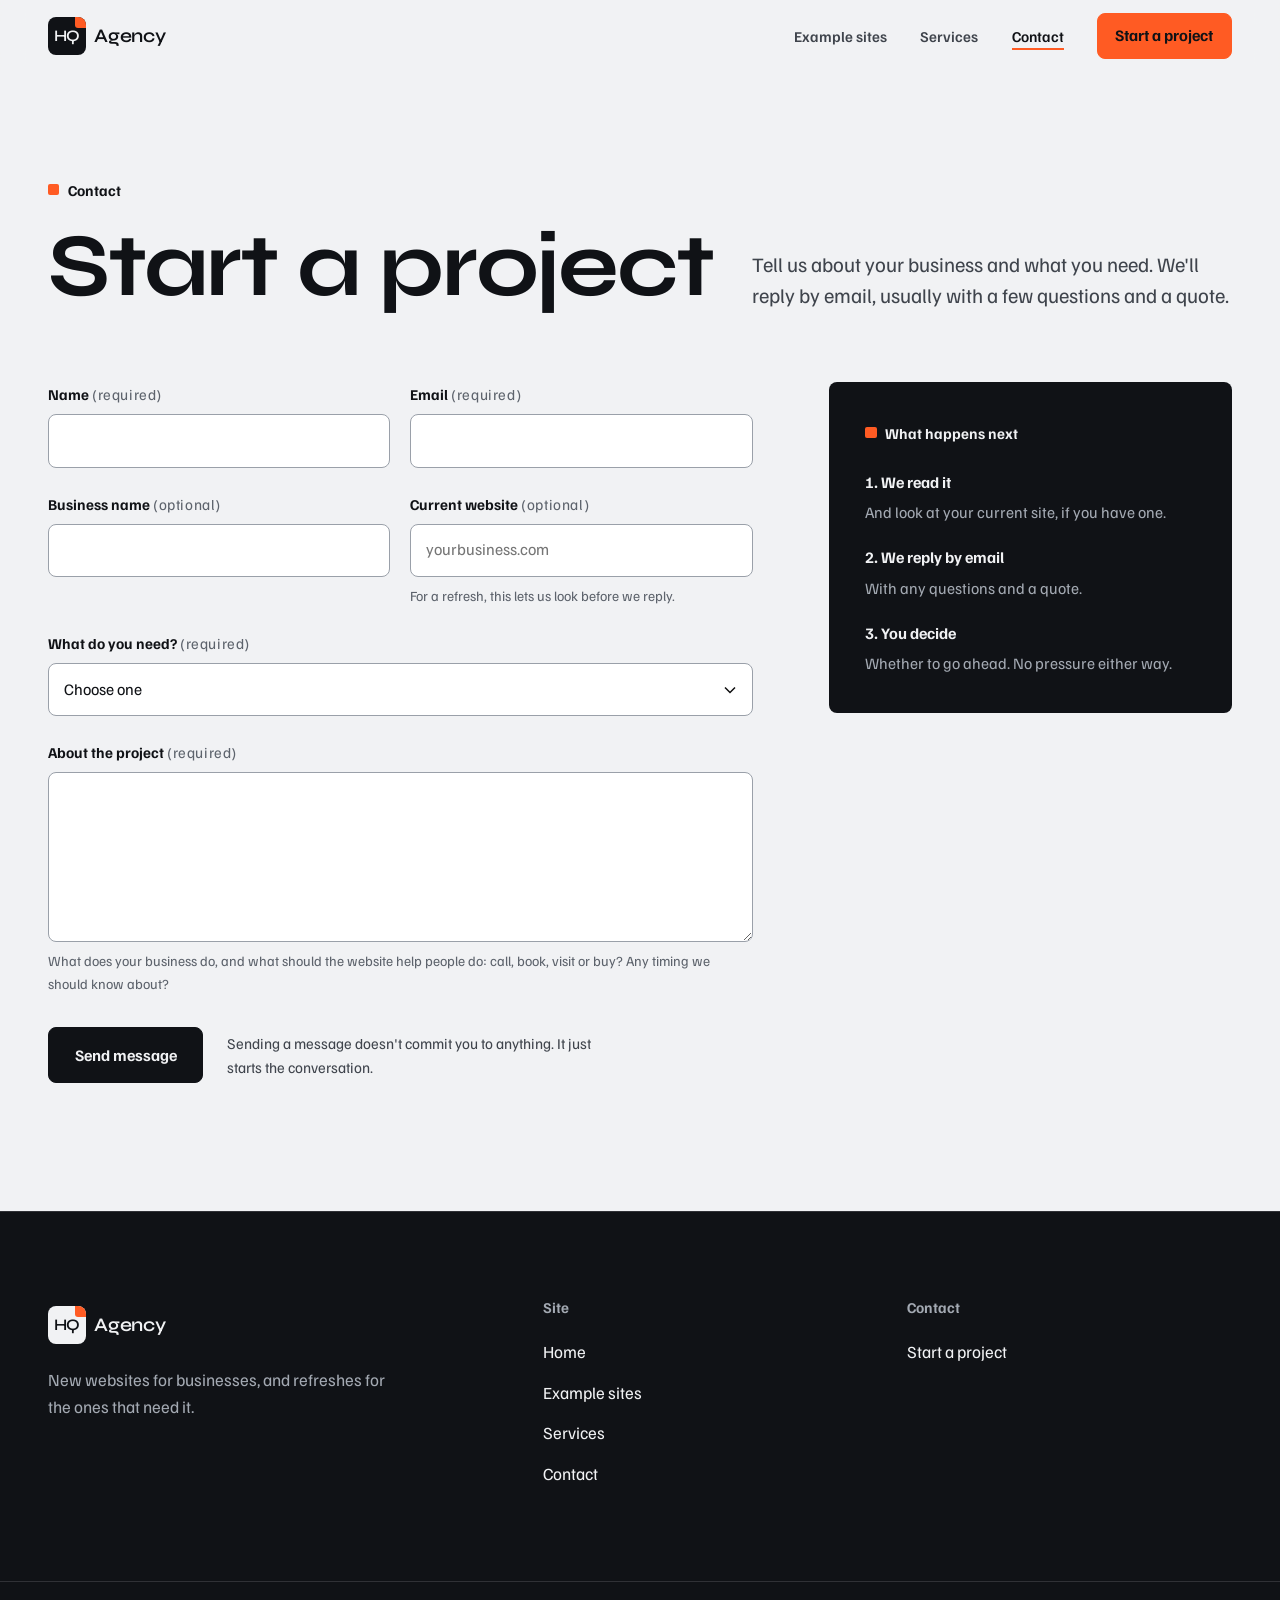
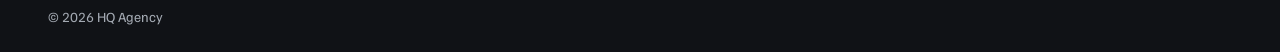
==== contact.html @ 58abe878 "Send the contact form through Netlify Forms Co-Authored-By: Claude Opus 5.5 <noreply@anthropic.com>" ====
<!doctype html>
<html lang="en">
<head>
  <meta charset="utf-8" />
  <meta name="viewport" content="width=device-width, initial-scale=1" />
  <title>HQ Agency | Contact: start a project</title>
  <meta name="description" content="Tell HQ Agency about your business and the website you need. We reply by email with questions and a quote." />
  <meta name="theme-color" content="#f1f2f4" />
  <link rel="icon" href="favicon.svg" type="image/svg+xml" />
  <meta property="og:site_name" content="HQ Agency" />
  <meta property="og:type" content="website" />
  <meta property="og:title" content="HQ Agency | Contact: start a project" />
  <meta property="og:description" content="Tell HQ Agency about your business and the website you need. We reply by email with questions and a quote." />
  <meta name="twitter:card" content="summary_large_image" />
  <link rel="preconnect" href="https://fonts.googleapis.com" />
  <link rel="preconnect" href="https://fonts.gstatic.com" crossorigin />
  <link rel="stylesheet" href="https://fonts.googleapis.com/css2?family=Familjen+Grotesk:wght@400;500;600;700&family=Syne:wght@600;700;800&display=swap" />
  <link rel="stylesheet" href="css/styles.css" />
  <script>document.documentElement.classList.add("js");</script>
  <script src="js/config.js" defer></script>
  <script src="js/components.js" defer></script>
  <script src="js/main.js" defer></script>
</head>
<body>
  <site-header current="contact"></site-header>

  <main id="main">
    <header class="container page-intro">
      <p class="eyebrow">Contact</p>
      <div class="page-intro__row">
        <h1 class="display">Start a project</h1>
        <p class="lede">Tell us about your business and what you need. We'll reply by email, usually with a few questions and a quote.</p>
      </div>
    </header>

    <!-- CONTACT GRID (pattern 14). Set SITE.form.endpoint in js/config.js to deliver messages. -->
    <section class="container contact-grid" aria-label="Project form and what happens next" style="padding-bottom:var(--section)">
      <div>
        <form class="form" name="contact" method="POST" action="/contact.html" data-netlify="true" netlify-honeypot="_gotcha" data-contact-form novalidate>
          <input type="hidden" name="form-name" value="contact" />
          <p class="notice notice--setup" data-setup-notice tabindex="-1" hidden>
            <strong>Owner note (only shown on your computer)</strong>
            This form isn't connected yet, so messages are not sent. Set <code>form.endpoint</code> in <code>js/config.js</code> (see README).
          </p>
          <div class="field">
            <label for="name">Name <span class="req">(required)</span></label>
            <input class="input" id="name" name="name" type="text" autocomplete="name" required aria-describedby="name-error" />
            <p class="field__error" id="name-error"></p>
          </div>
          <div class="field">
            <label for="email">Email <span class="req">(required)</span></label>
            <input class="input" id="email" name="email" type="email" autocomplete="email" required aria-describedby="email-error" />
            <p class="field__error" id="email-error"></p>
          </div>
          <div class="field">
            <label for="business">Business name <span class="req">(optional)</span></label>
            <input class="input" id="business" name="business" type="text" autocomplete="organization" />
          </div>
          <div class="field">
            <label for="website">Current website <span class="req">(optional)</span></label>
            <input class="input" id="website" name="website" type="text" inputmode="url" autocomplete="url" placeholder="yourbusiness.com" aria-describedby="website-hint" />
            <p class="hint" id="website-hint">For a refresh, this lets us look before we reply.</p>
          </div>
          <div class="field field--full">
            <label for="service">What do you need? <span class="req">(required)</span></label>
            <select class="input" id="service" name="service" required aria-describedby="service-error">
              <option value="">Choose one</option>
            </select>
            <p class="field__error" id="service-error"></p>
          </div>
          <div class="field field--full">
            <label for="details">About the project <span class="req">(required)</span></label>
            <textarea class="input" id="details" name="details" required aria-describedby="details-hint details-error"></textarea>
            <p class="hint" id="details-hint">What does your business do, and what should the website help people do: call, book, visit or buy? Any timing we should know about?</p>
            <p class="field__error" id="details-error"></p>
          </div>
          <div class="hp-field" aria-hidden="true">
            <label for="gotcha">Leave this field empty</label>
            <input id="gotcha" name="_gotcha" type="text" tabindex="-1" autocomplete="off" />
          </div>
          <p class="notice notice--error field--full" data-send-error tabindex="-1" role="alert" hidden></p>
          <div class="form__foot">
            <button class="btn btn--dark" type="submit">Send message</button>
            <p class="form__note">Sending a message doesn't commit you to anything. It just starts the conversation.</p>
          </div>
        </form>
        <div class="form-result" data-form-result tabindex="-1" aria-live="polite" hidden></div>
      </div>

      <aside class="dark contact-card" aria-labelledby="next-title">
        <p class="eyebrow" id="next-title">What happens next</p>
        <dl>
          <div><dt>1. We read it</dt><dd>And look at your current site, if you have one.</dd></div>
          <div><dt>2. We reply by email</dt><dd>With any questions and a quote.</dd></div>
          <div><dt>3. You decide</dt><dd>Whether to go ahead. No pressure either way.</dd></div>
          <div data-link-wrap><dt>Prefer email?</dt><dd><a data-link="email" href="#">Email</a></dd></div>
        </dl>
      </aside>
    </section>
  </main>

  <site-footer></site-footer>
</body>
</html>
---- css/styles.css ----
/* =========================================================================
   BRAND SITE STARTER: STYLES  (house style from Pyn Visuals)
   RE-SKIN A BRAND BY EDITING THE :root TOKENS ONLY.
   Palette: ink + paper + neutral grays. One optional accent.
   Re-check the contrast notes whenever a color changes.
   ========================================================================= */

:root {
  /* HQ Agency tokens (see ../BRIEF.md → Direction). Contrast against the named background. */
  /* Color */
  --ink: #101216;            /* near-black, cool */
  --ink-2: #1a1d22;
  --ink-3: #262a31;
  --paper: #f1f2f4;          /* cool white (not Pyn's warm paper) */
  --paper-2: #e4e6ea;
  --gray-700: #3f444c;       /* body text on paper  (≈ 9.6:1) */
  --gray-500: #5d636c;       /* muted text on paper (≈ 5.6:1) */
  --line: #cfd3d9;
  --on-ink: #f1f2f4;
  --on-ink-muted: #a3a9b2;   /* muted text on ink   (≈ 8:1) */
  --line-ink: rgba(var(--paper-rgb), 0.14);
  --ink-rgb: 16, 18, 22;
  --paper-rgb: 241, 242, 244;
  --surface: #ffffff;
  --accent: #ff5b23;         /* HQ orange: fills only, always with ink text (ink on orange ≈ 6.4:1) */
  --on-accent: var(--ink);
  --error: #b3261e;
  --error-on-ink: #f0a597;

  /* Type */
  --font-display: "Syne", "Helvetica Neue", Arial, sans-serif;
  --font-sans: "Familjen Grotesk", "Helvetica Neue", Arial, system-ui, sans-serif;
  --font-mono: var(--font-sans); /* HQ uses no mono face */

  /* Layout */
  --max: 1320px;
  --gutter: clamp(1rem, 4vw, 3rem);
  --header-h: 72px;
  --section: clamp(4.5rem, 10vw, 8.5rem);
  --radius: 8px;

  /* Motion */
  --ease: cubic-bezier(0.2, 0.7, 0.1, 1);
}

/* ---------- Reset / base ---------- */
*, *::before, *::after { box-sizing: border-box; }
html { -webkit-text-size-adjust: 100%; scroll-padding-top: calc(var(--header-h) + 1rem); }
@media (prefers-reduced-motion: no-preference) { html { scroll-behavior: smooth; } }
body {
  margin: 0;
  background: var(--paper);
  color: var(--ink);
  font-family: var(--font-sans);
  font-size: 1.0625rem;
  line-height: 1.6;
  -webkit-font-smoothing: antialiased;
  text-rendering: optimizeLegibility;
}
img, video, iframe { display: block; max-width: 100%; }
img { height: auto; }
a { color: inherit; }
button, input, select, textarea { font: inherit; color: inherit; }
h1, h2, h3, h4 { margin: 0; font-weight: 700; line-height: 1.05; }
p { margin: 0; }
ul { margin: 0; padding: 0; }
:focus-visible { outline: 2px solid currentColor; outline-offset: 3px; }
.dark :focus-visible, .site-footer :focus-visible { outline-color: var(--on-ink); }

[hidden] { display: none !important; }
.visually-hidden {
  position: absolute !important; width: 1px; height: 1px; padding: 0; margin: -1px;
  overflow: hidden; clip: rect(0 0 0 0); white-space: nowrap; border: 0;
}
.skip-link {
  position: absolute; left: 1rem; top: -100px; z-index: 100;
  background: var(--ink); color: var(--paper); padding: 0.75rem 1rem; text-decoration: none;
}
.skip-link:focus { top: 1rem; }

/* ---------- Layout helpers ---------- */
.container { width: 100%; max-width: var(--max); margin-inline: auto; padding-inline: var(--gutter); }
.section { padding-block: var(--section); }
.dark { background: var(--ink); color: var(--on-ink); }
.tone-2 { background: var(--paper-2); }

.grid-12 { display: grid; grid-template-columns: repeat(12, minmax(0, 1fr)); gap: clamp(1rem, 2.5vw, 2rem); }

/* ---------- Type ---------- */
.eyebrow {
  display: inline-flex; align-items: center; gap: 0.6rem;
  font-family: var(--font-mono); font-size: 0.75rem; font-weight: 500;
  letter-spacing: 0.14em; text-transform: uppercase; color: var(--gray-500);
}
.dark .eyebrow { color: var(--on-ink-muted); }
.eyebrow::before { content: ""; width: 1.5rem; height: 1px; background: currentColor; }

.display {
  font-weight: 800; font-stretch: 118%; text-transform: uppercase;
  letter-spacing: -0.015em; line-height: 0.9;
}
.h1 { font-size: clamp(2.6rem, 7.2vw, 6.75rem); }
.h2 { font-size: clamp(2rem, 4.6vw, 4rem); }
.h3 { font-size: clamp(1.35rem, 2.2vw, 1.75rem); font-weight: 700; font-stretch: 108%; letter-spacing: -0.01em; line-height: 1.15; }
.lede { font-size: clamp(1.15rem, 1.6vw, 1.35rem); line-height: 1.5; color: var(--gray-700); max-width: 40ch; }
.dark .lede { color: var(--on-ink-muted); }
.statement {
  font-size: clamp(1.45rem, 2.7vw, 2.35rem); font-weight: 500; line-height: 1.28;
  letter-spacing: -0.012em; max-width: 30ch;
}
.statement .muted { color: var(--gray-500); }
.muted { color: var(--gray-500); }
.dark .muted { color: var(--on-ink-muted); }
.mono { font-family: var(--font-mono); font-size: 0.8125rem; letter-spacing: 0.04em; }
.prose p + p { margin-top: 1.1em; }
.prose { color: var(--gray-700); max-width: 62ch; }

/* ---------- Buttons & links ---------- */
.btn {
  --btn-bg: var(--accent); --btn-fg: var(--on-accent);
  display: inline-flex; align-items: center; justify-content: center; gap: 0.6rem;
  min-height: 52px; padding: 0.9rem 1.6rem;
  background: var(--btn-bg); color: var(--btn-fg); border: 1px solid var(--btn-bg);
  border-radius: var(--radius); cursor: pointer; text-decoration: none;
  font-weight: 600; font-size: 0.9375rem; letter-spacing: 0.06em; text-transform: uppercase;
  transition: background-color 0.25s var(--ease), color 0.25s var(--ease), border-color 0.25s var(--ease);
}
.btn:hover { --btn-bg: color-mix(in srgb, var(--accent) 82%, var(--paper)); }
.btn--light { --btn-bg: var(--paper); --btn-fg: var(--ink); }
.btn--light:hover { --btn-bg: #ffffff; }
.btn--ghost { background: transparent; color: var(--ink); border-color: var(--line); }
.btn--ghost:hover { border-color: var(--ink); background: transparent; }
.dark .btn--ghost { color: var(--on-ink); border-color: var(--line-ink); }
.dark .btn--ghost:hover { border-color: var(--on-ink); }
.btn--sm { min-height: 42px; padding: 0.55rem 1.1rem; font-size: 0.8125rem; }
.btn[disabled] { opacity: 0.6; cursor: progress; }

.link-arrow {
  display: inline-flex; align-items: center; gap: 0.55rem;
  font-weight: 600; font-size: 0.9375rem; letter-spacing: 0.06em; text-transform: uppercase;
  text-decoration: none; padding-block: 0.6rem;
  background: linear-gradient(currentColor, currentColor) left bottom / 100% 1px no-repeat;
  padding-bottom: 0.35rem;
}
.link-arrow .arrow { transition: transform 0.3s var(--ease); }
.link-arrow:hover .arrow { transform: translateX(4px); }

/* ---------- Header ---------- */
/* The custom element is the sticky box (reserves height before JS renders) */
site-header { display: block; position: sticky; top: 0; z-index: 50; min-height: var(--header-h); }
site-footer { display: block; }
.site-header {
  background: color-mix(in srgb, var(--paper) 92%, transparent);
  -webkit-backdrop-filter: saturate(140%) blur(12px); backdrop-filter: saturate(140%) blur(12px);
  border-bottom: 1px solid transparent;
  transition: border-color 0.3s;
}
.site-header.is-scrolled { border-bottom-color: var(--line); }
.site-header__bar { display: flex; align-items: center; justify-content: space-between; height: var(--header-h); gap: 1.5rem; }
.brand { display: inline-flex; align-items: center; text-decoration: none; color: var(--ink); }
.brand__word {
  font-weight: 800; font-stretch: 125%; font-size: 1.05rem; letter-spacing: 0.06em; text-transform: uppercase;
  white-space: nowrap;
}
.brand__word span { font-weight: 400; }
.brand { gap: 0.75rem; }
.brand img { width: auto; }
.brand__divider { width: 1px; height: 22px; background: var(--line); }

.nav { display: flex; align-items: center; gap: clamp(1.25rem, 2.6vw, 2.25rem); }
.nav__list { display: flex; gap: clamp(1.25rem, 2.6vw, 2.25rem); list-style: none; }
.nav__link {
  position: relative; text-decoration: none; font-size: 0.875rem; font-weight: 500;
  letter-spacing: 0.08em; text-transform: uppercase; padding-block: 0.5rem; color: var(--gray-700);
}
.nav__link:hover, .nav__link[aria-current="page"] { color: var(--ink); }
.nav__link::after {
  content: ""; position: absolute; left: 0; right: 0; bottom: 0.2rem; height: 1px; background: currentColor;
  transform: scaleX(0); transform-origin: left; transition: transform 0.35s var(--ease);
}
.nav__link:hover::after, .nav__link[aria-current="page"]::after { transform: scaleX(1); }

.menu-toggle {
  display: none; align-items: center; gap: 0.6rem; background: none; border: 0; padding: 0.6rem 0;
  font-size: 0.8125rem; font-weight: 600; letter-spacing: 0.1em; text-transform: uppercase; cursor: pointer;
}
.menu-toggle__icon { position: relative; width: 22px; height: 10px; }
.menu-toggle__icon::before, .menu-toggle__icon::after {
  content: ""; position: absolute; left: 0; width: 100%; height: 1.5px; background: currentColor;
  transition: transform 0.3s var(--ease), top 0.3s var(--ease);
}
.menu-toggle__icon::before { top: 0; }
.menu-toggle__icon::after { top: 8px; }
.menu-toggle[aria-expanded="true"] .menu-toggle__icon::before { top: 4px; transform: rotate(45deg); }
.menu-toggle[aria-expanded="true"] .menu-toggle__icon::after { top: 4px; transform: rotate(-45deg); }

.mobile-menu {
  position: fixed; inset: var(--header-h) 0 0 0; z-index: 49; background: var(--paper);
  padding: 2rem var(--gutter) 2.5rem; display: flex; flex-direction: column; justify-content: space-between;
  overflow-y: auto;
}
.mobile-menu[hidden] { display: none; }
.mobile-menu__list { list-style: none; border-top: 1px solid var(--line); }
.mobile-menu__list li { border-bottom: 1px solid var(--line); }
.mobile-menu__list a {
  display: flex; justify-content: space-between; align-items: center; padding: 1.1rem 0; text-decoration: none;
  font-weight: 800; font-stretch: 115%; text-transform: uppercase; font-size: clamp(1.75rem, 8vw, 2.5rem); letter-spacing: -0.01em;
}
.mobile-menu__list a[aria-current="page"]::after { content: ""; width: 10px; height: 10px; background: var(--ink); border-radius: 50%; }
.mobile-menu__foot { display: grid; gap: 1rem; margin-top: 2rem; }
.mobile-menu__contact { display: flex; flex-wrap: wrap; gap: 0.5rem 1.5rem; }

@media (max-width: 860px) {
  .nav { display: none; }
  .menu-toggle { display: inline-flex; }
}
body.menu-open { overflow: hidden; }
@media (max-width: 420px) {
  .menu-toggle__label { position: absolute; width: 1px; height: 1px; overflow: hidden; clip: rect(0 0 0 0); white-space: nowrap; }
  .menu-toggle { padding: 0.9rem 0 0.9rem 0.9rem; }
  .brand__word { font-size: 0.95rem; }
}

/* ---------- Hero ---------- */
.hero {
  position: relative; isolation: isolate; overflow: hidden;
  min-height: clamp(560px, calc(100svh - var(--header-h)), 980px);
  display: flex; align-items: flex-end;
  background: var(--ink); color: var(--on-ink);
}
.hero__media, .hero__media img, .hero__media video {
  position: absolute; inset: 0; width: 100%; height: 100%; object-fit: cover; z-index: -2;
}
.hero__media::after {
  content: ""; position: absolute; inset: 0; z-index: 1;
  background:
    linear-gradient(to top, rgba(var(--ink-rgb),0.92) 0%, rgba(var(--ink-rgb),0.55) 45%, rgba(var(--ink-rgb),0.35) 100%),
    linear-gradient(to right, rgba(var(--ink-rgb),0.55), rgba(var(--ink-rgb),0) 65%);
}
.hero__grain {
  position: absolute; inset: 0; z-index: -1; pointer-events: none; opacity: 0.07; mix-blend-mode: overlay;
  background-image: url("data:image/svg+xml,%3Csvg xmlns='http://www.w3.org/2000/svg' width='160' height='160'%3E%3Cfilter id='n'%3E%3CfeTurbulence type='fractalNoise' baseFrequency='0.9' numOctaves='2' stitchTiles='stitch'/%3E%3C/filter%3E%3Crect width='100%25' height='100%25' filter='url(%23n)'/%3E%3C/svg%3E");
}
.hero__content { position: relative; padding-block: clamp(3rem, 8vw, 6rem); width: 100%; }
.hero__title { max-width: 13ch; margin-top: 1.25rem; }
.hero__text { margin-top: 1.5rem; max-width: 46ch; color: rgba(var(--paper-rgb), 0.82); font-size: clamp(1.05rem, 1.4vw, 1.2rem); }
.hero__actions { display: flex; flex-wrap: wrap; align-items: center; gap: 1rem 2rem; margin-top: 2.25rem; }
.hero__meta {
  position: absolute; right: var(--gutter); top: clamp(1.25rem, 3vw, 2rem);
  display: flex; gap: 1.5rem; color: rgba(var(--paper-rgb), 0.7); text-align: right;
}
.hero__tag {
  position: absolute; left: var(--gutter); top: clamp(1.25rem, 3vw, 2rem);
}
@media (max-width: 600px) { .hero__meta { display: none; } }
/* Wide screens: slide the photo right (feathering its left edge into black) so
   the subject sits beside the headline instead of under it.
   Remove this block if a new hero photo has its subject on the left. */
@media (min-width: 900px) {
  .hero__media img {
    left: 26%;
    -webkit-mask-image: linear-gradient(to right, transparent 0, #000 16%);
    mask-image: linear-gradient(to right, transparent 0, #000 16%);
  }
}

@media (prefers-reduced-motion: no-preference) {
  .hero__media img { animation: hero-settle 14s var(--ease) both; }
  @keyframes hero-settle { from { transform: scale(1.07); } to { transform: scale(1); } }
}

/* ---------- Tags / badges ---------- */
.tag {
  display: inline-flex; align-items: center; gap: 0.4rem;
  font-family: var(--font-mono); font-size: 0.6875rem; font-weight: 500; letter-spacing: 0.12em; text-transform: uppercase;
  padding: 0.3rem 0.55rem; border: 1px solid rgba(var(--paper-rgb), 0.4); color: var(--on-ink);
  background: rgba(var(--ink-rgb), 0.55); border-radius: var(--radius);
  -webkit-backdrop-filter: blur(6px); backdrop-filter: blur(6px);
}

/* ---------- Page intro (inner pages) ---------- */
.page-intro { padding-top: clamp(3.5rem, 8vw, 7rem); padding-bottom: clamp(2.5rem, 6vw, 4.5rem); }
.page-intro .display { margin-top: 1.25rem; font-size: clamp(2.6rem, 7vw, 6rem); }
.page-intro .lede { margin-top: 1.5rem; }
.page-intro__row { display: flex; flex-wrap: wrap; align-items: flex-end; justify-content: space-between; gap: 2rem; }

/* ---------- Home intro ---------- */
.intro__label { grid-column: 1 / span 3; }
.intro__body { grid-column: 4 / span 9; }
.facts {
  display: grid; grid-template-columns: repeat(4, minmax(0, 1fr)); gap: 1.5rem;
  margin: clamp(2.5rem, 5vw, 4rem) 0 0; padding-top: 1.75rem; border-top: 1px solid var(--line);
}
.facts dt { font-family: var(--font-mono); font-size: 0.75rem; letter-spacing: 0.12em; text-transform: uppercase; color: var(--gray-500); }
.facts dd { margin: 0.4rem 0 0; font-weight: 600; font-size: 1.0625rem; }
@media (max-width: 900px) {
  .intro__label, .intro__body { grid-column: 1 / -1; }
  .facts { grid-template-columns: repeat(2, minmax(0, 1fr)); }
}

/* ---------- Section heading row ---------- */
.section-head { display: flex; flex-wrap: wrap; align-items: flex-end; justify-content: space-between; gap: 1.5rem 3rem; margin-bottom: clamp(2rem, 5vw, 3.5rem); }
.section-head .display { margin-top: 1rem; }

/* ---------- Work cards ---------- */
.work-card {
  display: block; width: 100%; padding: 0; margin: 0; border: 0; background: none; text-align: left; cursor: pointer;
  color: inherit;
}
.work-card__frame { position: relative; overflow: hidden; background: var(--ink-2); }
.work-card__frame img { width: 100%; height: 100%; object-fit: cover; transition: transform 0.9s var(--ease), opacity 0.5s; }
.work-card:hover .work-card__frame img, .work-card:focus-visible .work-card__frame img { transform: scale(1.035); }
.work-card__frame::after {
  content: ""; position: absolute; inset: 0; background: linear-gradient(to top, rgba(var(--ink-rgb),0.35), transparent 40%);
  opacity: 0; transition: opacity 0.4s;
}
.work-card:hover .work-card__frame::after { opacity: 1; }
.work-card__badges { position: absolute; left: 0.85rem; top: 0.85rem; display: flex; gap: 0.4rem; z-index: 1; }
.work-card__play {
  position: absolute; left: 50%; top: 50%; z-index: 1; width: 64px; height: 64px; margin: -32px 0 0 -32px;
  border-radius: 50%; display: grid; place-items: center;
  background: color-mix(in srgb, var(--paper) 92%, transparent); color: var(--ink);
  transition: transform 0.4s var(--ease), background-color 0.3s;
}
.work-card__play svg { width: 20px; height: 20px; margin-left: 3px; }
.work-card:hover .work-card__play { transform: scale(1.08); background: #fff; }
.work-card__caption { display: flex; justify-content: space-between; gap: 1rem; padding-top: 0.9rem; }
.work-card__title { font-weight: 600; font-size: 1rem; line-height: 1.3; }
.work-card__meta { font-family: var(--font-mono); font-size: 0.75rem; letter-spacing: 0.08em; text-transform: uppercase; color: var(--gray-500); white-space: nowrap; padding-top: 0.15rem; }
.dark .work-card__meta { color: var(--on-ink-muted); }

.ratio-landscape { aspect-ratio: 3 / 2; }
.ratio-portrait { aspect-ratio: 4 / 5; }
.ratio-wide { aspect-ratio: 16 / 9; }
.ratio-vertical { aspect-ratio: 9 / 16; }
.ratio-tall { aspect-ratio: 2 / 3; }
.ratio-square { aspect-ratio: 1 / 1; }

/* Home "Selected work": 1 large + 2 stacked, uniform crops */
.featured-grid { display: grid; grid-template-columns: 1.6fr 1fr; gap: clamp(1rem, 2.5vw, 2rem); }
.featured-grid > :first-child { grid-row: span 2; }
.featured-grid > :first-child .work-card__frame { aspect-ratio: auto; height: calc(100% - 3rem); min-height: 320px; }
.featured-grid .work-card__frame { aspect-ratio: 16 / 10; }
.featured-grid > :first-child { display: flex; flex-direction: column; }
@media (max-width: 760px) {
  .featured-grid { grid-template-columns: 1fr; }
  .featured-grid > :first-child { grid-row: auto; }
  .featured-grid > :first-child .work-card__frame { aspect-ratio: 16 / 10; height: auto; min-height: 0; }
}

/* Portfolio gallery: masonry columns, natural aspect ratios */
.filters { display: flex; flex-wrap: wrap; gap: 0.5rem; margin-bottom: clamp(1.75rem, 4vw, 2.75rem); }
.filter {
  min-height: 44px; padding: 0.55rem 1.1rem; border: 1px solid var(--line); background: transparent; cursor: pointer;
  border-radius: 999px; font-size: 0.8125rem; font-weight: 600; letter-spacing: 0.08em; text-transform: uppercase; color: var(--gray-700);
  transition: border-color 0.2s, background-color 0.2s, color 0.2s;
}
.filter:hover { border-color: var(--ink); color: var(--ink); }
.filter[aria-pressed="true"] { background: var(--ink); border-color: var(--ink); color: var(--paper); }
.filter__count { font-family: var(--font-mono); font-weight: 400; opacity: 0.6; margin-left: 0.35rem; }

/* Masonry: js/gallery.js places items left-to-right into the shortest column */
.gallery { display: flex; align-items: flex-start; gap: clamp(1rem, 2.5vw, 2rem); }
.gallery__col { flex: 1 1 0; min-width: 0; }
.gallery__item { margin-bottom: clamp(1.5rem, 3vw, 2.5rem); }
.gallery__item[hidden] { display: none; }
.gallery__empty { padding: 3rem 0; color: var(--gray-500); }
.gallery-note {
  margin-top: 1rem; padding: 1rem 1.25rem; border: 1px dashed var(--line); color: var(--gray-500); font-size: 0.9375rem;
}

/* ---------- Services list (home) ---------- */
.service-rows { list-style: none; border-top: 1px solid var(--line); }
.service-row { border-bottom: 1px solid var(--line); }
.service-row a {
  display: grid; grid-template-columns: 4rem minmax(0, 1.2fr) minmax(0, 1.5fr) 2rem; gap: 1.5rem; align-items: baseline;
  padding: clamp(1.4rem, 3vw, 2.1rem) 0; text-decoration: none; transition: padding 0.4s var(--ease);
}
.service-row a:hover { padding-inline: 0.75rem; }
.service-row__num { font-family: var(--font-mono); font-size: 0.8125rem; color: var(--gray-500); }
.service-row__text { color: var(--gray-700); }
.service-row__arrow { justify-self: end; transition: transform 0.3s var(--ease); }
.service-row a:hover .service-row__arrow { transform: translateX(4px); }
@media (max-width: 760px) {
  .service-row a { grid-template-columns: 2.5rem minmax(0, 1fr) 1.25rem; }
  .service-row__text { grid-column: 2 / 3; grid-row: 2; }
  .service-row__arrow { grid-column: 3; grid-row: 1; }
}

/* ---------- Services page ---------- */
.service-block { padding-block: clamp(3rem, 7vw, 5.5rem); border-top: 1px solid var(--line); }
.service-block__grid { display: grid; grid-template-columns: minmax(0, 1fr) minmax(0, 1fr); gap: clamp(2rem, 5vw, 5rem); align-items: start; }
.service-block:nth-child(even) .service-block__media { order: 2; }
.service-block__media { overflow: hidden; background: var(--ink-2); }
.service-block__media img { width: 100%; aspect-ratio: 4 / 3; object-fit: cover; }
.service-block__num { font-family: var(--font-mono); font-size: 0.8125rem; color: var(--gray-500); letter-spacing: 0.1em; }
.service-block h2 { margin-top: 0.75rem; }
.service-block__summary { margin-top: 1.25rem; font-size: 1.2rem; line-height: 1.45; font-weight: 500; }
.service-block__desc { margin-top: 1rem; color: var(--gray-700); }
.fit-list { list-style: none; margin-top: 1.75rem; border-top: 1px solid var(--line); }
.fit-list li { display: flex; gap: 0.85rem; padding: 0.8rem 0; border-bottom: 1px solid var(--line); color: var(--gray-700); }
.fit-list li::before { content: "—"; color: var(--gray-500); }
.fit-label { margin-top: 2rem; }
.service-block__cta { margin-top: 2rem; }
@media (max-width: 860px) {
  .service-block__grid { grid-template-columns: 1fr; }
  .service-block:nth-child(even) .service-block__media { order: 0; }
}

.steps { list-style: none; display: grid; grid-template-columns: repeat(4, minmax(0, 1fr)); gap: clamp(1.25rem, 3vw, 2.5rem); counter-reset: step; }
.steps li { border-top: 1px solid var(--line-ink); padding-top: 1.25rem; counter-increment: step; }
.steps li::before { content: "0" counter(step); display: block; font-family: var(--font-mono); font-size: 0.8125rem; color: var(--on-ink-muted); margin-bottom: 1.5rem; }
.steps h3 { font-size: 1.2rem; font-stretch: 108%; }
.steps p { margin-top: 0.6rem; color: var(--on-ink-muted); font-size: 0.9875rem; }
@media (max-width: 900px) { .steps { grid-template-columns: repeat(2, minmax(0, 1fr)); } }
@media (max-width: 520px) { .steps { grid-template-columns: 1fr; } }

/* ---------- About ---------- */
.about-grid { display: grid; grid-template-columns: minmax(0, 5fr) minmax(0, 7fr); gap: clamp(2rem, 6vw, 6rem); align-items: start; }
.about-grid__media { position: relative; background: var(--ink-2); }
.about-grid__media img { width: 100%; aspect-ratio: 4 / 5; object-fit: cover; }
.about-grid__media .tag { position: absolute; left: 0.85rem; top: 0.85rem; }
.about-grid__body .statement { margin-bottom: 2rem; }
@media (max-width: 860px) { .about-grid { grid-template-columns: 1fr; } .about-grid__media { max-width: 520px; } }

.pillars { display: grid; grid-template-columns: repeat(3, minmax(0, 1fr)); gap: clamp(1.25rem, 3vw, 2.5rem); }
.pillar { border-top: 1px solid var(--ink); padding-top: 1.25rem; }
.pillar p { margin-top: 0.75rem; color: var(--gray-700); }
@media (max-width: 860px) { .pillars { grid-template-columns: 1fr; } }

.area { display: grid; grid-template-columns: minmax(0, 1fr) minmax(0, 1fr); gap: clamp(2rem, 5vw, 4rem); align-items: end; }
.area__places { list-style: none; display: flex; flex-wrap: wrap; gap: 0.5rem; margin-top: 1.5rem; }
.area__places li { padding: 0.45rem 0.9rem; border: 1px solid var(--line-ink); border-radius: 999px; font-size: 0.875rem; color: var(--on-ink-muted); }
@media (max-width: 860px) { .area { grid-template-columns: 1fr; } }

/* ---------- CTA band ---------- */
.cta { padding-block: clamp(5rem, 11vw, 9rem); }
.cta__title { max-width: 16ch; }
.cta__row { display: flex; flex-wrap: wrap; align-items: center; gap: 1rem 2rem; margin-top: 2.5rem; }
.cta__contact { display: flex; flex-wrap: wrap; gap: 0.25rem 1.75rem; color: var(--on-ink-muted); }
.cta__contact a { text-decoration: none; padding-block: 0.6rem; }
.cta__contact a:hover { color: var(--on-ink); }

/* ---------- Contact ---------- */
.contact-grid { display: grid; grid-template-columns: minmax(0, 7fr) minmax(0, 4fr); gap: clamp(2.5rem, 6vw, 6rem); align-items: start; }
@media (max-width: 960px) { .contact-grid { grid-template-columns: 1fr; } }

.form { display: grid; grid-template-columns: repeat(2, minmax(0, 1fr)); gap: 1.5rem 1.25rem; }
.field { display: grid; gap: 0.5rem; align-content: start; }
.field--full { grid-column: 1 / -1; }
@media (max-width: 600px) { .field { grid-column: 1 / -1; } }
.field label, .field legend { font-size: 0.8125rem; font-weight: 600; letter-spacing: 0.08em; text-transform: uppercase; padding: 0; }
.field .req { color: var(--gray-500); font-weight: 400; letter-spacing: 0.04em; text-transform: none; }
.field .hint { font-size: 0.875rem; color: var(--gray-500); }
.input {
  width: 100%; min-height: 52px; padding: 0.8rem 0.95rem; background: var(--surface); border: 1px solid #bfbab1;
  border-radius: var(--radius); font-size: 1rem; transition: border-color 0.2s, box-shadow 0.2s;
}
.input:hover { border-color: var(--gray-500); }
.input:focus { outline: none; border-color: var(--ink); box-shadow: 0 0 0 1px var(--ink); }
textarea.input { min-height: 170px; resize: vertical; line-height: 1.5; }
select.input {
  appearance: none; -webkit-appearance: none; padding-right: 2.75rem; cursor: pointer;
  background-image: url("data:image/svg+xml,%3Csvg xmlns='http://www.w3.org/2000/svg' width='12' height='8' viewBox='0 0 12 8'%3E%3Cpath d='M1 1.5l5 5 5-5' fill='none' stroke='%230d0d0e' stroke-width='1.5'/%3E%3C/svg%3E");
  background-repeat: no-repeat; background-position: right 1rem center;
}
.input[aria-invalid="true"] { border-color: var(--error); box-shadow: 0 0 0 1px var(--error); }
.field__error { font-size: 0.875rem; color: var(--error); font-weight: 500; }
.field__error:empty { display: none; }
.date-range { display: grid; grid-template-columns: 1fr 1fr; gap: 0.75rem; }
.date-range .sub { font-size: 0.75rem; color: var(--gray-500); font-family: var(--font-mono); letter-spacing: 0.08em; text-transform: uppercase; margin-bottom: 0.35rem; display: block; }
.hp-field { position: absolute; left: -9999px; width: 1px; height: 1px; overflow: hidden; }

.form__foot { grid-column: 1 / -1; display: flex; flex-wrap: wrap; align-items: center; gap: 1rem 1.5rem; margin-top: 0.5rem; }
.form__note { font-size: 0.9375rem; color: var(--gray-700); max-width: 44ch; }

.notice { grid-column: 1 / -1; padding: 1.1rem 1.25rem; border: 1px solid var(--line); background: var(--surface); font-size: 0.9375rem; }
.notice[hidden] { display: none; }
.notice strong { display: block; margin-bottom: 0.25rem; }
.notice--error { border-color: var(--error); }
.notice--setup { border-style: dashed; color: var(--gray-700); }
.notice ul { margin-top: 0.5rem; padding-left: 1.2rem; }
.notice a { font-weight: 600; }

.form-result { padding: clamp(1.5rem, 4vw, 2.5rem); border: 1px solid var(--line); background: var(--surface); }
.form-result[hidden] { display: none; }
.form-result h2 { font-size: clamp(1.6rem, 3vw, 2.25rem); }
.form-result p { margin-top: 1rem; color: var(--gray-700); max-width: 52ch; }
.form-result__actions { display: flex; flex-wrap: wrap; gap: 0.75rem; margin-top: 1.75rem; }
.form-result textarea { width: 100%; min-height: 160px; margin-top: 1.25rem; font-family: var(--font-mono); font-size: 0.8125rem; }

.contact-card { position: sticky; top: calc(var(--header-h) + 2rem); padding: clamp(1.5rem, 3vw, 2.25rem); }
.contact-card dl { margin: 1.5rem 0 0; display: grid; gap: 1.25rem; }
.contact-card dt { font-family: var(--font-mono); font-size: 0.75rem; letter-spacing: 0.12em; text-transform: uppercase; color: var(--on-ink-muted); }
.contact-card dd { margin: 0.3rem 0 0; font-size: 1.125rem; font-weight: 600; }
.contact-card dd a { text-decoration: none; background: linear-gradient(currentColor, currentColor) left bottom / 100% 1px no-repeat; padding-bottom: 2px; }
.contact-card .disclaimer { margin-top: 1.75rem; padding-top: 1.25rem; border-top: 1px solid var(--line-ink); color: var(--on-ink-muted); font-size: 0.9375rem; }
@media (max-width: 960px) { .contact-card { position: static; } }

/* ---------- Reviews panel ---------- */
.reviews-controls { display: flex; gap: 0.5rem; }
.reviews-controls[hidden] { display: none; }
.reviews-nav {
  width: 48px; height: 48px; display: inline-grid; place-items: center;
  background: transparent; border: 1px solid var(--line); border-radius: var(--radius);
  cursor: pointer; font-size: 1.1rem; transition: border-color 0.2s var(--ease), opacity 0.2s;
}
.reviews-nav:hover:not([disabled]) { border-color: var(--ink); }
.reviews-nav[disabled] { opacity: 0.35; cursor: default; }
.reviews-head__actions { display: flex; flex-wrap: wrap; align-items: center; gap: 1rem 1.75rem; }

.reviews-track {
  list-style: none; display: flex; gap: clamp(1rem, 2vw, 1.5rem);
  overflow-x: auto; overscroll-behavior-x: contain; scroll-snap-type: x mandatory;
  padding-bottom: 1.25rem; scrollbar-width: thin; scrollbar-color: var(--gray-500) transparent;
}
.reviews-track::-webkit-scrollbar { height: 6px; }
.reviews-track::-webkit-scrollbar-thumb { background: var(--line); border-radius: 3px; }
.reviews-track:hover::-webkit-scrollbar-thumb { background: var(--gray-500); }
.reviews-track:focus-visible { outline-offset: 6px; }

.review-card {
  flex: 0 0 min(400px, 84%); scroll-snap-align: start;
  display: flex; flex-direction: column; gap: 1.1rem;
  padding: clamp(1.5rem, 3vw, 2rem); background: var(--surface); border: 1px solid var(--line);
}
.review-card__top { display: flex; justify-content: space-between; align-items: center; gap: 1rem; min-height: 1.1rem; }
.review-card__date { font-family: var(--font-mono); font-size: 0.75rem; letter-spacing: 0.06em; text-transform: uppercase; color: var(--gray-500); margin-left: auto; }
.review-card__stars { font-size: 1.05rem; letter-spacing: 0.12em; color: var(--ink); line-height: 1; }
.review-card__stars-off { color: var(--line); }
.review-card__text { margin: 0; font-size: 1.075rem; line-height: 1.55; color: var(--gray-700); flex: 1; }
.review-card__text p::before { content: "\201C"; }
.review-card__text p::after { content: "\201D"; }
.review-card__foot { padding-top: 1rem; border-top: 1px solid var(--line); }
.review-card__name { font-weight: 700; }
.review-card__meta { font-family: var(--font-mono); font-size: 0.75rem; letter-spacing: 0.06em; text-transform: uppercase; color: var(--gray-500); margin-top: 0.2rem; }
.review-card--empty { flex-basis: min(520px, 100%); border-style: dashed; align-items: flex-start; }
.review-card--empty .review-card__text { color: var(--ink); font-size: 1.2rem; font-weight: 500; }
.review-card--empty .review-card__text::before, .review-card--empty .review-card__text::after { content: none; }
.reviews-track--empty { overflow: visible; padding-bottom: 0; }

/* ---------- Leave-a-review form ---------- */
.review-form-wrap { max-width: 860px; }
.rating { display: flex; flex-direction: row-reverse; justify-content: flex-end; gap: 0.25rem; border-radius: var(--radius); }
.rating input { position: absolute; opacity: 0; width: 1px; height: 1px; }
.rating label {
  font-size: 2.1rem; line-height: 1; padding: 0.2rem 0.15rem; cursor: pointer;
  color: #bfbab1; letter-spacing: 0; text-transform: none; transition: color 0.15s, transform 0.15s var(--ease);
}
.rating input:checked ~ label,
.rating label:hover, .rating label:hover ~ label { color: var(--ink); }
.rating:hover input:checked ~ label:not(:hover):not(:hover ~ label) { color: #bfbab1; }
.rating input:focus-visible + label { outline: 2px solid var(--ink); outline-offset: 2px; }
.rating[aria-invalid="true"] { box-shadow: 0 0 0 1px var(--error); }
.rating-caption { font-size: 0.875rem; color: var(--gray-500); }
.check { display: flex; gap: 0.75rem; align-items: flex-start; font-size: 0.9375rem; color: var(--gray-700); cursor: pointer; }
.check input { width: 20px; height: 20px; margin: 0.15rem 0 0; accent-color: var(--ink); flex: none; }
.char-count { font-family: var(--font-mono); font-size: 0.75rem; color: var(--gray-500); justify-self: end; }

/* ---------- Footer ---------- */
.site-footer { background: var(--ink); color: var(--on-ink); border-top: 1px solid var(--line-ink); }
.site-footer__top { display: grid; grid-template-columns: minmax(0, 1.4fr) repeat(2, minmax(0, 1fr)); gap: 2.5rem; padding-block: clamp(3.5rem, 7vw, 5.5rem); }
.site-footer .brand { color: var(--on-ink); }
.site-footer__blurb { margin-top: 1rem; color: var(--on-ink-muted); max-width: 34ch; }
.site-footer h2 { font-family: var(--font-mono); font-size: 0.75rem; font-weight: 500; letter-spacing: 0.14em; text-transform: uppercase; color: var(--on-ink-muted); margin-bottom: 1rem; }
.site-footer ul { list-style: none; display: grid; gap: 0.15rem; }
.site-footer a { text-decoration: none; display: inline-block; padding-block: 0.35rem; }
.site-footer a:hover { text-decoration: underline; text-underline-offset: 4px; }
.site-footer__bottom { display: flex; flex-wrap: wrap; justify-content: space-between; gap: 1rem; padding-block: 1.5rem; border-top: 1px solid var(--line-ink); color: var(--on-ink-muted); font-size: 0.875rem; }
@media (max-width: 760px) { .site-footer__top { grid-template-columns: 1fr 1fr; } .site-footer__top > :first-child { grid-column: 1 / -1; } }

/* ---------- Lightbox ---------- */
.lightbox {
  width: 100vw; height: 100dvh; max-width: none; max-height: none; margin: 0; padding: 0; border: 0;
  background: rgba(var(--ink-rgb), 0.97); color: var(--on-ink);
}
.lightbox::backdrop { background: rgba(var(--ink-rgb), 0.9); }
.lightbox__inner { display: grid; grid-template-rows: auto 1fr auto; height: 100%; }
.lightbox__bar { display: flex; justify-content: space-between; align-items: center; padding: 0.75rem var(--gutter); }
.lightbox__count { font-family: var(--font-mono); font-size: 0.8125rem; color: var(--on-ink-muted); letter-spacing: 0.08em; }
.lightbox__btn {
  display: inline-grid; place-items: center; width: 48px; height: 48px; border: 1px solid var(--line-ink);
  background: rgba(var(--ink-rgb),0.6); color: var(--on-ink); border-radius: 50%; cursor: pointer; transition: border-color 0.2s, background-color 0.2s;
}
.lightbox__btn:hover { border-color: var(--on-ink); }
.lightbox__btn svg { width: 18px; height: 18px; }
.lightbox__stage { position: relative; display: grid; place-items: center; min-height: 0; padding: 0 clamp(0.5rem, 6vw, 6rem); }
.lightbox__media { max-width: 100%; max-height: 100%; display: grid; place-items: center; min-height: 0; width: 100%; height: 100%; }
.lightbox__media img { max-width: 100%; max-height: calc(100dvh - 10rem); object-fit: contain; }
.lightbox__media video { max-width: 100%; max-height: calc(100dvh - 10rem); background: #000; }
.lightbox__embed { width: min(100%, calc((100dvh - 10rem) * 16 / 9)); aspect-ratio: 16 / 9; background: #000; }
.lightbox__embed iframe { width: 100%; height: 100%; border: 0; }
.lightbox__pending { position: relative; max-width: min(100%, 960px); }
.lightbox__pending img { max-height: calc(100dvh - 12rem); opacity: 0.55; }
.lightbox__pending-msg {
  position: absolute; inset: 0; display: grid; place-content: center; text-align: center; gap: 0.5rem; padding: 1.5rem;
}
.lightbox__pending-msg strong { font-size: clamp(1.1rem, 2.5vw, 1.5rem); font-stretch: 110%; text-transform: uppercase; }
.lightbox__pending-msg span { color: var(--on-ink-muted); font-size: 0.9375rem; max-width: 40ch; }
.lightbox__nav { position: absolute; top: 50%; transform: translateY(-50%); z-index: 2; }
.lightbox__nav--prev { left: clamp(0.5rem, 2vw, 1.5rem); }
.lightbox__nav--next { right: clamp(0.5rem, 2vw, 1.5rem); }
.lightbox__caption { display: flex; flex-wrap: wrap; justify-content: space-between; gap: 0.5rem 2rem; padding: 1rem var(--gutter) 1.25rem; }
.lightbox__title { font-weight: 600; }
.lightbox__meta { font-family: var(--font-mono); font-size: 0.75rem; letter-spacing: 0.08em; text-transform: uppercase; color: var(--on-ink-muted); }
@media (max-width: 600px) {
  .lightbox__stage { padding: 0; }
  .lightbox__nav { top: auto; bottom: -3.75rem; transform: none; }
  .lightbox__caption { padding-right: 8rem; }
}

/* ---------- Reveal motion (only when allowed and JS is running) ---------- */
@media (prefers-reduced-motion: no-preference) {
  .js [data-reveal] { opacity: 0; transform: translateY(18px); transition: opacity 0.9s var(--ease), transform 0.9s var(--ease); }
  .js [data-reveal].is-visible { opacity: 1; transform: none; }
}
@media (prefers-reduced-motion: reduce) {
  *, *::before, *::after { transition-duration: 0.01ms !important; animation-duration: 0.01ms !important; }
}

/* ---------- Reviews band (every page, above the footer) ---------- */
.reviews-summary { margin-top: 1.25rem; font-family: var(--font-mono); font-size: 0.8125rem; letter-spacing: 0.06em; text-transform: uppercase; color: var(--gray-700); }
.reviews-summary span { color: var(--ink); }

/* ---------- Starter additions ---------- */
.accent { color: var(--accent); }
.dark .accent { color: color-mix(in srgb, var(--accent) 55%, var(--paper)); }
.work-grid { display: grid; grid-template-columns: repeat(3, minmax(0, 1fr)); gap: clamp(1.25rem, 3vw, 2.5rem) clamp(1rem, 2.5vw, 2rem); }
.work-grid .work-card__frame { aspect-ratio: 4 / 5; }
@media (max-width: 900px) { .work-grid { grid-template-columns: repeat(2, minmax(0, 1fr)); } }
@media (max-width: 520px) { .work-grid { grid-template-columns: 1fr; } }
.placeholder-frame { display: grid; place-items: center; width: 100%; height: 100%; color: var(--on-ink-muted); font-family: var(--font-mono); font-size: .75rem; letter-spacing: .12em; text-transform: uppercase; }

/* =========================================================================
   HQ AGENCY LOOK
   The starter above supplies structure. These rules replace the parts that
   carry the Pyn look (Individuality Rules): wide uppercase display, mono
   eyebrows with a leading rule, mono meta, fade-up reveals.
   Type: Syne display, sentence case · Labels: orange square + bold sans
   Motif: browser bar + phone screenshot paired on every piece of work
   Hero: split, headline left / device pair right · Motion: static, hover only
   ========================================================================= */

/* Display type: Syne, sentence case, tight */
.display {
  font-family: var(--font-display); font-weight: 700; font-stretch: normal;
  text-transform: none; letter-spacing: -0.025em; line-height: 0.98;
}
.h1 { font-size: clamp(2.6rem, 6.4vw, 5.6rem); }
.h2 { font-size: clamp(2rem, 4.2vw, 3.6rem); }
.h3 { font-stretch: normal; font-weight: 700; letter-spacing: -0.01em; }
.statement { font-family: var(--font-display); font-weight: 600; letter-spacing: -0.02em; line-height: 1.22; }
.display .hl, .statement .hl { background: linear-gradient(transparent 62%, var(--accent) 62%, var(--accent) 92%, transparent 92%); padding-inline: 0.05em; }
.dark .display .hl { background: none; color: var(--accent); }

/* Labels: an orange square and a bold sans label (replaces mono eyebrow + rule) */
.eyebrow {
  font-family: var(--font-sans); font-size: 0.9375rem; font-weight: 700;
  letter-spacing: 0; text-transform: none; color: var(--ink); gap: 0.55rem;
}
.dark .eyebrow { color: var(--on-ink); }
.eyebrow::before { width: 0.7rem; height: 0.7rem; background: var(--accent); border-radius: 2px; }

/* Buttons and links: sentence case, no tracking */
.btn, .btn--sm, .link-arrow, .nav__link, .menu-toggle, .filter, .field label, .field legend {
  text-transform: none; letter-spacing: 0;
}
.btn { font-size: 1rem; font-weight: 700; }
.btn:hover { --btn-bg: #ff7a4b; }
.btn--light:hover { --btn-bg: #ffffff; }
.btn--dark { --btn-bg: var(--ink); --btn-fg: var(--on-ink); }
.btn--dark:hover { --btn-bg: var(--ink-3); }
.link-arrow { font-size: 1rem; font-weight: 700; background-size: 100% 2px; }
.link-arrow:hover { background-image: linear-gradient(var(--accent), var(--accent)); }
.nav__link { font-size: 0.9375rem; font-weight: 600; color: var(--gray-700); }
.nav__link::after { height: 2px; background: var(--accent); }
.mobile-menu__list a { font-family: var(--font-display); font-weight: 700; font-stretch: normal; text-transform: none; letter-spacing: -0.02em; }
.mobile-menu__list a[aria-current="page"]::after { background: var(--accent); border-radius: 2px; }
.mobile-menu__contact { display: grid; gap: 0.5rem; }

/* Wordmark: "HQ" in an ink tile with an orange corner, then "Agency" */
.brand__word { font-family: var(--font-display); font-stretch: normal; letter-spacing: -0.01em; text-transform: none; font-size: 1.2rem; display: inline-flex; align-items: center; gap: 0.5rem; }
.brand__word > span { font-weight: 600; }
.brand__tile {
  position: relative; display: grid; place-items: center; width: 38px; height: 38px;
  background: var(--ink); color: var(--on-ink); border-radius: 8px; font-size: 1rem; font-weight: 800;
}
.brand__tile::after { content: ""; position: absolute; right: 0; top: 0; width: 11px; height: 11px; background: var(--accent); border-radius: 0 8px 0 3px; }
.site-footer .brand__tile { background: var(--on-ink); color: var(--ink); }

/* Meta and small labels: plain sans, not tracked mono */
.mono, .facts dt, .work-card__meta, .service-row__num, .service-block__num, .contact-card dt, .site-footer h2, .filter__count, .steps li::before {
  font-family: var(--font-sans); letter-spacing: 0; text-transform: none;
}
.facts dt { font-size: 0.875rem; font-weight: 600; color: var(--gray-500); }
.facts dd { font-family: var(--font-display); font-size: 1.25rem; font-weight: 700; letter-spacing: -0.01em; }
.facts { border-top: 2px solid var(--ink); }
.service-row__num, .service-block__num { font-weight: 700; color: var(--ink); }
.service-row__num::before, .service-block__num::before { content: ""; display: inline-block; width: 0.55rem; height: 0.55rem; margin-right: 0.45rem; background: var(--accent); border-radius: 2px; vertical-align: 0.05em; }
.service-rows { border-top: 2px solid var(--ink); }
.service-row a:hover .h3 { text-decoration: underline; text-decoration-color: var(--accent); text-decoration-thickness: 3px; text-underline-offset: 6px; }
.steps li::before { content: "Step " counter(step); font-weight: 700; color: var(--accent); font-size: 0.9375rem; }
.steps h3 { font-family: var(--font-display); font-stretch: normal; }
.site-footer h2 { font-size: 0.9375rem; font-weight: 700; }
.pillar { border-top: 2px solid var(--ink); }
.pillar .h3 { font-family: var(--font-display); }
.filter { border-radius: var(--radius); font-size: 0.9375rem; }
.filter[aria-pressed="true"] { background: var(--ink); color: var(--on-ink); }
.filter__count { margin-left: 0.4rem; }

/* Motif: work shown as a browser window with the phone version tucked in front */
.work-card { display: block; text-decoration: none; }
.work-card__frame {
  position: relative; overflow: visible; background: transparent;
  padding: 0 clamp(1.25rem, 4%, 2.25rem) clamp(1rem, 3%, 1.5rem) 0;
}
.work-card__frame::after { content: none; }
.work-card__bar {
  display: flex; gap: 6px; align-items: center; height: 26px; padding: 0 10px;
  background: var(--ink-3); border-radius: var(--radius) var(--radius) 0 0;
}
.work-card__bar i { width: 8px; height: 8px; border-radius: 50%; background: rgba(var(--paper-rgb), 0.3); }
.work-card__bar i:first-child { background: var(--accent); }
.work-card__frame > img:not(.work-card__phone) {
  width: 100%; height: auto; aspect-ratio: 16 / 10; object-fit: cover; object-position: top;
  border-radius: 0 0 var(--radius) var(--radius); background: var(--ink-2);
  transition: transform 0.4s var(--ease);
}
.work-card__frame .work-card__phone {
  position: absolute; right: 0; bottom: 0; width: 22%; height: auto; aspect-ratio: 390 / 844; object-fit: cover; object-position: top;
  border: 4px solid var(--ink); border-radius: 14px; background: var(--ink-2);
  transition: transform 0.4s var(--ease);
}
.work-card:hover .work-card__frame img, .work-card:focus-visible .work-card__frame img { transform: none; }
.work-card:hover .work-card__frame .work-card__phone, .work-card:focus-visible .work-card__frame .work-card__phone { transform: translateY(-8px); }
.work-card__caption { padding-top: 1rem; align-items: baseline; }
.work-card__title { font-family: var(--font-display); font-size: 1.25rem; font-weight: 700; letter-spacing: -0.01em; }
.work-card:hover .work-card__title { text-decoration: underline; text-decoration-color: var(--accent); text-decoration-thickness: 3px; text-underline-offset: 5px; }
.work-card__meta { font-size: 0.875rem; font-weight: 600; text-align: right; white-space: normal; }
.work-card__style { margin-top: 0.3rem; color: var(--gray-500); font-size: 0.9375rem; }
.dark .work-card__style { color: var(--on-ink-muted); }

.featured-grid > :first-child .work-card__frame { height: auto; min-height: 0; aspect-ratio: auto; }
.featured-grid .work-card__frame { aspect-ratio: auto; }
.work-grid { grid-template-columns: repeat(2, minmax(0, 1fr)); gap: clamp(2.5rem, 5vw, 4rem) clamp(1.5rem, 3vw, 2.5rem); }
.work-grid .work-card__frame { aspect-ratio: auto; }
.work-grid .work-card[hidden] { display: none; }
@media (max-width: 760px) { .work-grid { grid-template-columns: 1fr; } }

/* Hero: split, headline left, a real example site on the right */
.hero--split { min-height: 0; display: block; padding-block: clamp(3.5rem, 8vw, 6.5rem); }
.hero--split .hero__grid { display: grid; grid-template-columns: minmax(0, 6fr) minmax(0, 6fr); gap: clamp(2.5rem, 5vw, 5rem); align-items: center; }
.hero--split .hero__title { max-width: 13ch; margin-top: 1.5rem; font-size: clamp(2.6rem, 5.4vw, 4.9rem); }
.hero--split .hero__text { color: var(--on-ink-muted); }
.hero__work .work-card__caption { color: var(--on-ink); }
.hero__work .work-card__meta { color: var(--on-ink-muted); }
@media (max-width: 900px) { .hero--split .hero__grid { grid-template-columns: 1fr; } }

/* Services page media: a framed screenshot, not a flat photo crop */
.service-block__media { overflow: visible; background: transparent; }
.service-block__media img { aspect-ratio: 16 / 10; object-fit: cover; object-position: top; border-radius: var(--radius); border: 1px solid var(--line); }

/* Forms */
.field label, .field legend { font-size: 0.9375rem; font-weight: 700; }
.input { border-color: #9aa0a9; }
.input:focus { border-color: var(--ink); box-shadow: 0 0 0 2px var(--accent); }
.notice--error { border-width: 2px; }
.contact-card { border-radius: var(--radius); }

/* Note under the example grid */
.concept-note { margin-top: clamp(2.5rem, 5vw, 3.5rem); padding: 1rem 1.25rem; border-left: 4px solid var(--accent); background: var(--surface); color: var(--gray-700); max-width: 70ch; font-size: 0.9375rem; }

/* Motion: static. No fade-up reveals (that is Pyn's motion); hover only. */
.js [data-reveal] { opacity: 1 !important; transform: none !important; transition: none !important; }
:focus-visible { outline: 3px solid var(--ink); outline-offset: 3px; }
.dark :focus-visible, .site-footer :focus-visible { outline-color: var(--accent); }
.contact-card dt { font-size: 1rem; font-weight: 700; color: var(--on-ink); }
.contact-card dd { font-size: 0.9875rem; font-weight: 400; color: var(--on-ink-muted); }
.contact-card dd a { color: var(--on-ink); font-weight: 600; }
.steps { padding: 0; }
.page-intro .display { max-width: 16ch; }
@media (max-width: 900px) { .work-card__caption { flex-direction: column; gap: 0.15rem; } .work-card__meta { text-align: left; } }
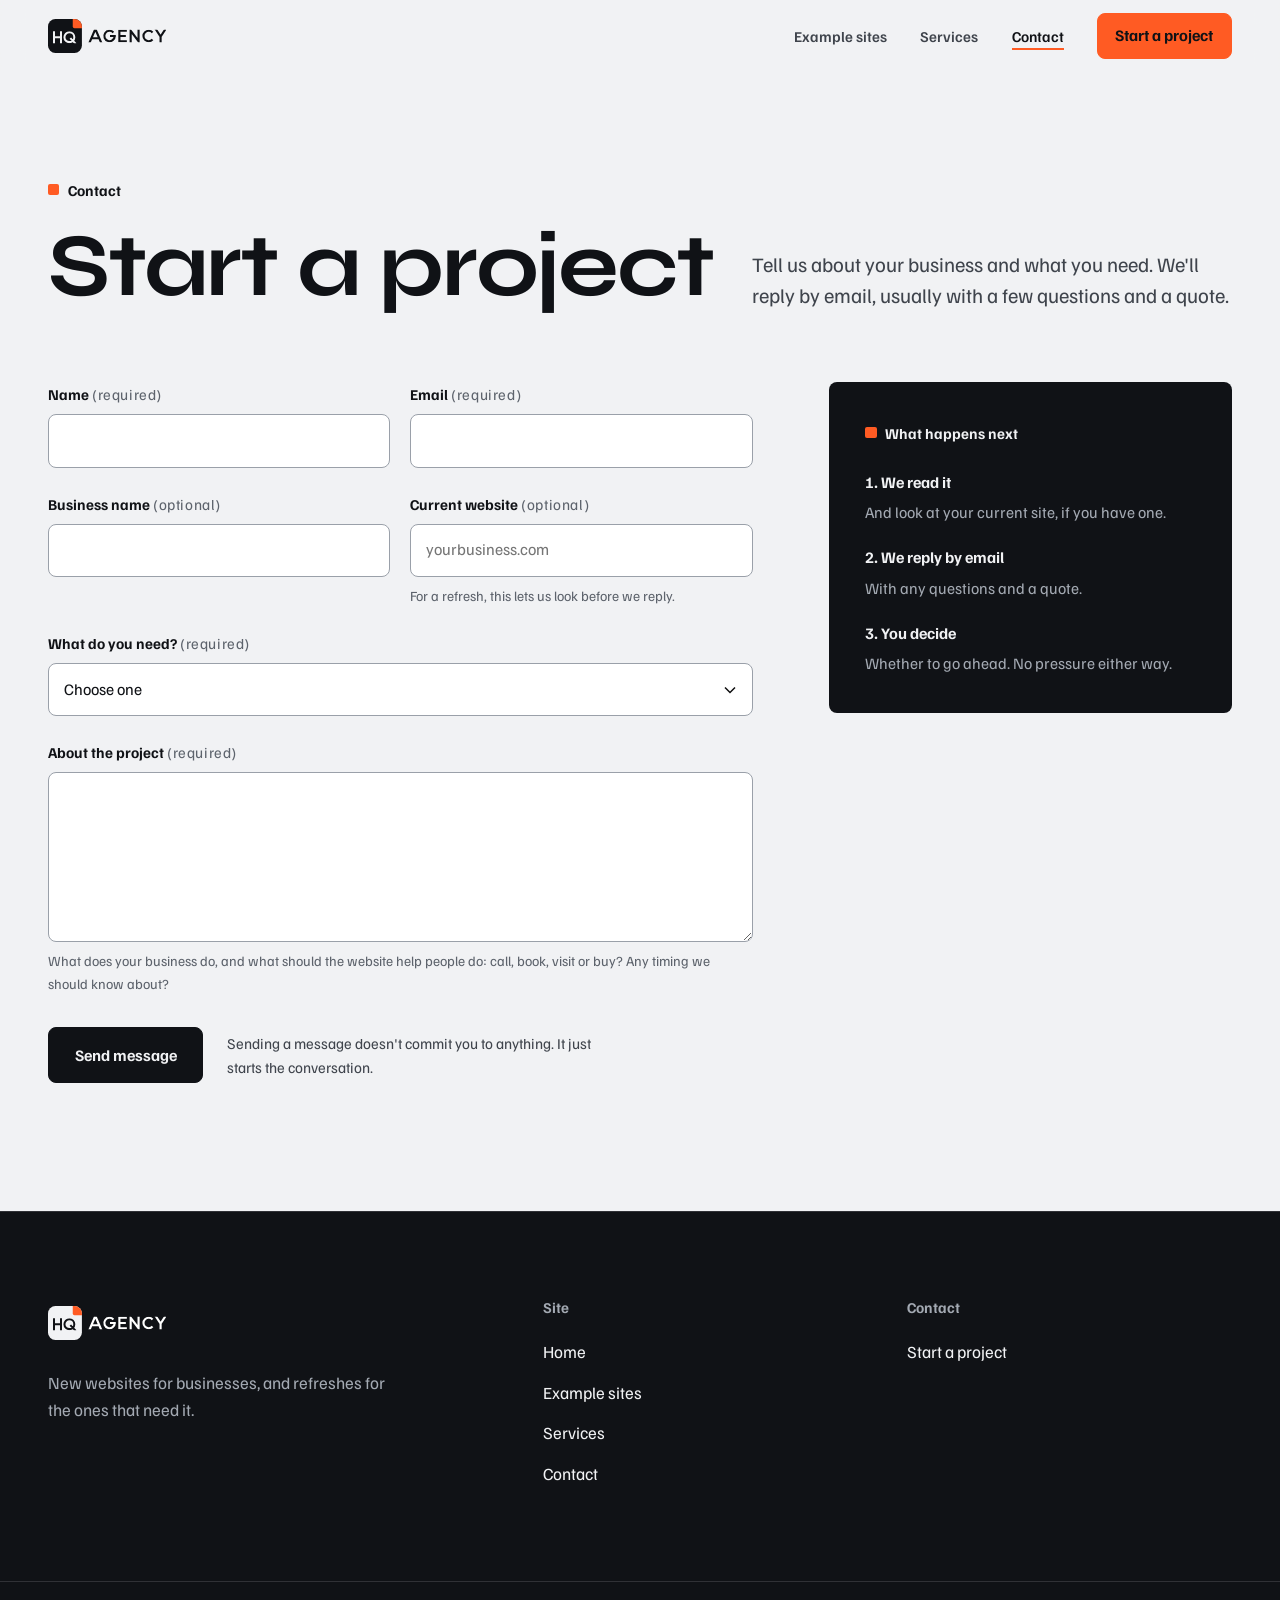
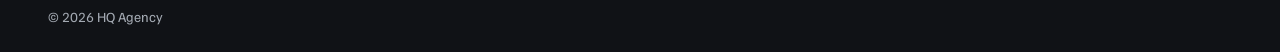
==== commit a79e98d2: "Add HQ logo, favicons and social share image Co-Authored-By: Claude Opus 5.5 <noreply@anthropic.com>" ====
--- a/contact.html
+++ b/contact.html
@@ -7,10 +7,17 @@
   <meta name="description" content="Tell HQ Agency about your business and the website you need. We reply by email with questions and a quote." />
   <meta name="theme-color" content="#f1f2f4" />
   <link rel="icon" href="favicon.svg" type="image/svg+xml" />
+  <link rel="icon" href="assets/brand/favicon-32.png" sizes="32x32" type="image/png" />
+  <link rel="apple-touch-icon" href="assets/brand/apple-touch-icon.png" />
   <meta property="og:site_name" content="HQ Agency" />
   <meta property="og:type" content="website" />
   <meta property="og:title" content="HQ Agency | Contact: start a project" />
   <meta property="og:description" content="Tell HQ Agency about your business and the website you need. We reply by email with questions and a quote." />
+  <meta property="og:url" content="https://adminus-hqagency.github.io/hqagency-site/contact.html" />
+  <meta property="og:image" content="https://adminus-hqagency.github.io/hqagency-site/assets/brand/og-image.jpg" />
+  <meta property="og:image:width" content="1200" />
+  <meta property="og:image:height" content="630" />
+  <meta property="og:image:alt" content="HQ Agency: New websites. And old ones, made new." />
   <meta name="twitter:card" content="summary_large_image" />
   <link rel="preconnect" href="https://fonts.googleapis.com" />
   <link rel="preconnect" href="https://fonts.gstatic.com" crossorigin />
@@ -36,8 +43,8 @@
     <!-- CONTACT GRID (pattern 14). Set SITE.form.endpoint in js/config.js to deliver messages. -->
     <section class="container contact-grid" aria-label="Project form and what happens next" style="padding-bottom:var(--section)">
       <div>
-        <form class="form" name="contact" method="POST" action="/contact.html" data-netlify="true" netlify-honeypot="_gotcha" data-contact-form novalidate>
-          <input type="hidden" name="form-name" value="contact" />
+        <form class="form" method="POST" action="https://formspree.io/f/mgakrgeb" data-contact-form novalidate>
+          <input type="hidden" name="_subject" value="New project inquiry from the HQ Agency site" />
           <p class="notice notice--setup" data-setup-notice tabindex="-1" hidden>
             <strong>Owner note (only shown on your computer)</strong>
             This form isn't connected yet, so messages are not sent. Set <code>form.endpoint</code> in <code>js/config.js</code> (see README).
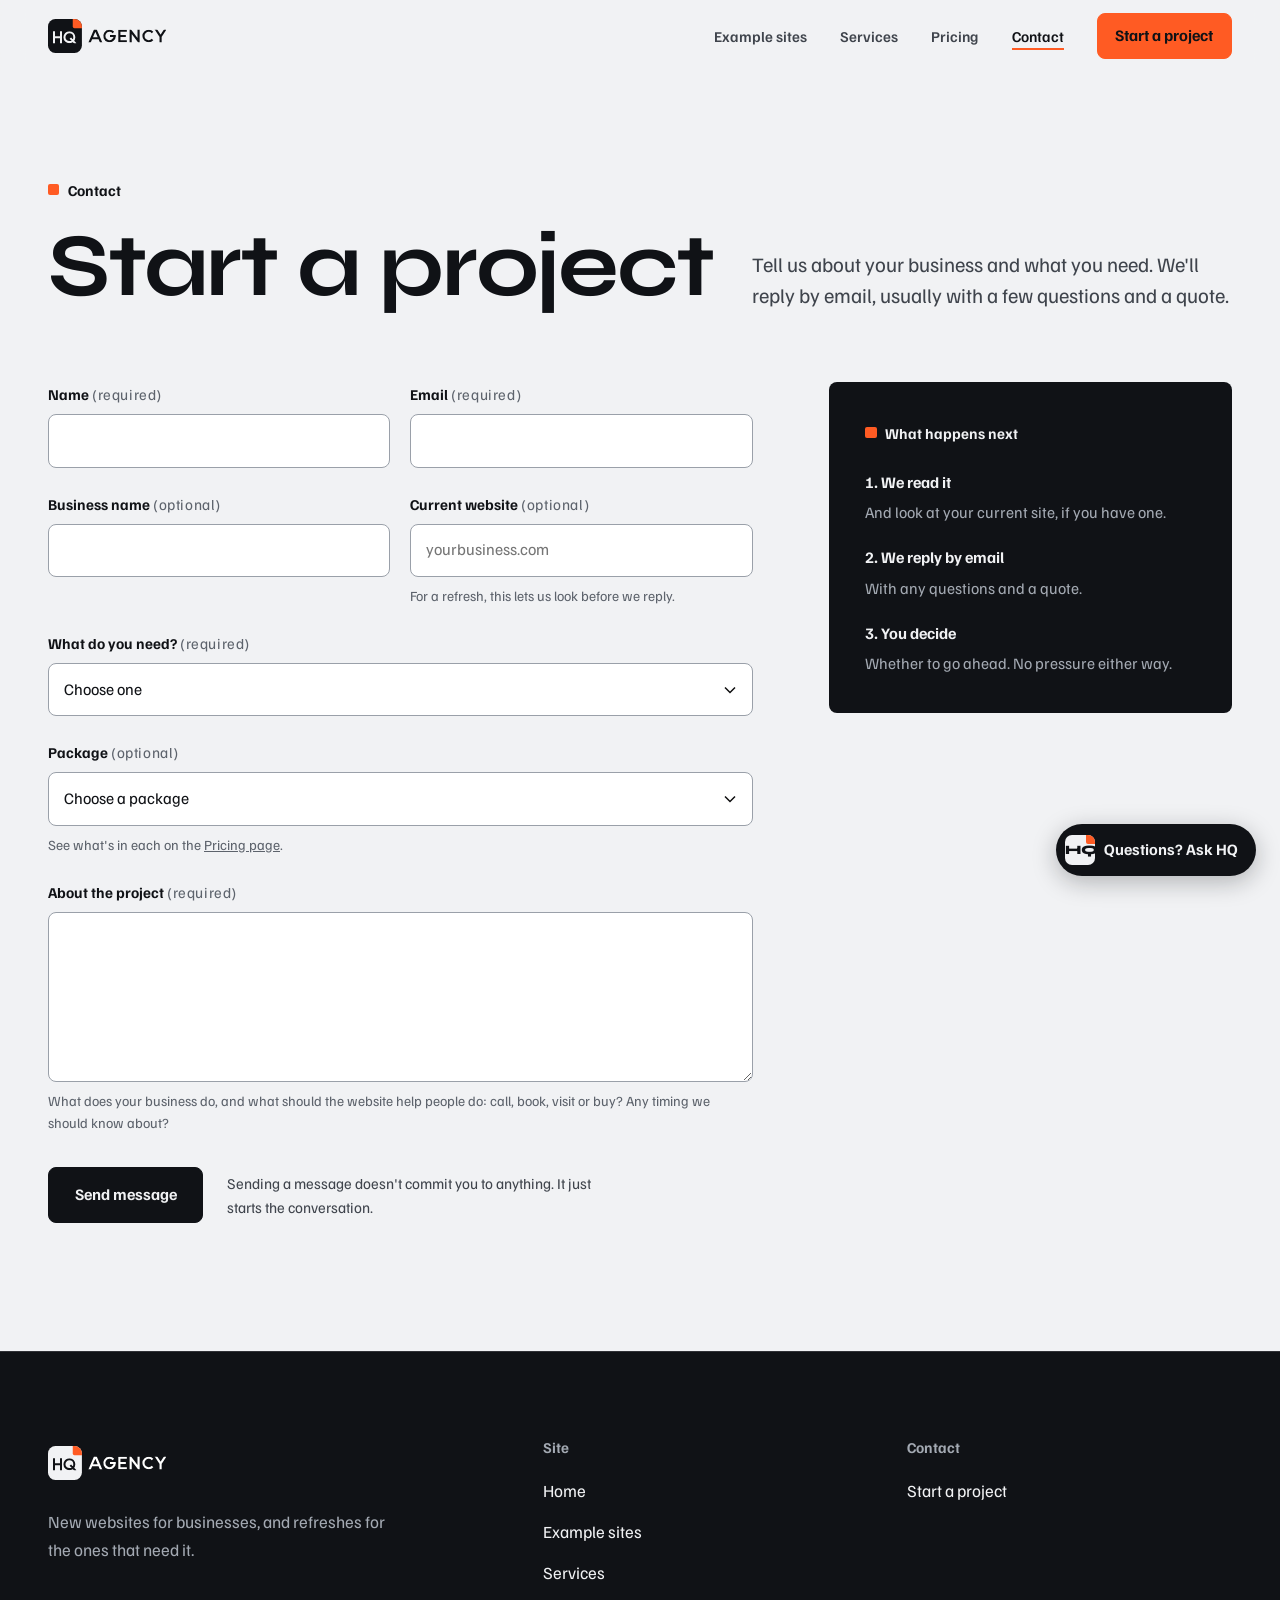
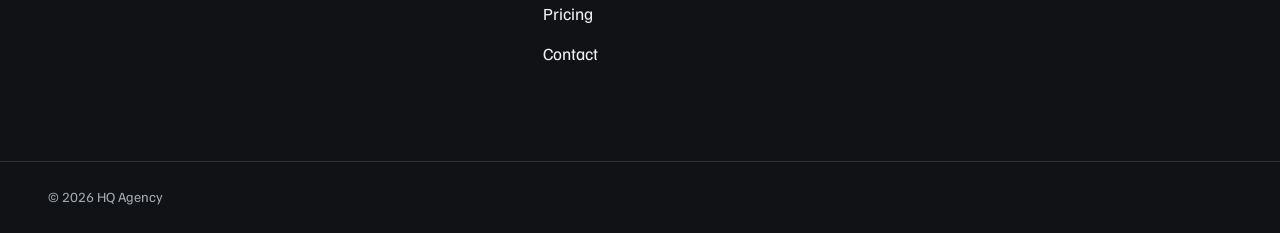
==== commit bffb4308: "Add Pricing page: three packages, AI help bot add-on, refresh prices Co-Authored-By: Claude Opus 5.5" ====
--- a/contact.html
+++ b/contact.html
@@ -27,6 +27,7 @@
   <script src="js/config.js" defer></script>
   <script src="js/components.js" defer></script>
   <script src="js/main.js" defer></script>
+  <script src="js/help-bot.js" defer></script>
 </head>
 <body>
   <site-header current="contact"></site-header>
@@ -76,6 +77,13 @@
             <p class="field__error" id="service-error"></p>
           </div>
           <div class="field field--full">
+            <label for="plan">Package <span class="req">(optional)</span></label>
+            <select class="input" id="plan" name="plan" aria-describedby="plan-hint">
+              <option value="">Choose a package</option>
+            </select>
+            <p class="hint" id="plan-hint">See what's in each on the <a href="pricing.html">Pricing page</a>.</p>
+          </div>
+          <div class="field field--full">
             <label for="details">About the project <span class="req">(required)</span></label>
             <textarea class="input" id="details" name="details" required aria-describedby="details-hint details-error"></textarea>
             <p class="hint" id="details-hint">What does your business do, and what should the website help people do: call, book, visit or buy? Any timing we should know about?</p>
--- a/css/styles.css
+++ b/css/styles.css
@@ -780,3 +780,117 @@
 .steps { padding: 0; }
 .page-intro .display { max-width: 16ch; }
 @media (max-width: 900px) { .work-card__caption { flex-direction: column; gap: 0.15rem; } .work-card__meta { text-align: left; } }
+
+/* =========================================================================
+   HELP BOT (js/help-bot.js): chat bubble bottom-right, panel above it
+   ========================================================================= */
+.hqbot { position: fixed; right: clamp(0.75rem, 2.5vw, 1.5rem); bottom: clamp(0.75rem, 2.5vw, 1.5rem); z-index: 60; display: flex; flex-direction: column-reverse; align-items: flex-end; gap: 0.75rem; }
+.hqbot__tile {
+  position: relative; display: grid; place-items: center; flex: none; width: 30px; height: 30px;
+  background: var(--on-ink); color: var(--ink); border-radius: 7px; font-family: var(--font-display); font-weight: 800; font-size: 0.8rem;
+}
+.hqbot__tile::after { content: ""; position: absolute; right: 0; top: 0; width: 9px; height: 9px; background: var(--accent); border-radius: 0 7px 0 2px; }
+.hqbot__launch {
+  display: inline-flex; align-items: center; gap: 0.6rem; min-height: 52px; padding: 0.5rem 1.1rem 0.5rem 0.55rem;
+  background: var(--ink); color: var(--on-ink); border: 0; border-radius: 999px; cursor: pointer;
+  font-weight: 700; font-size: 0.9875rem; box-shadow: 0 6px 24px rgba(var(--ink-rgb), 0.28);
+}
+.hqbot__launch:hover { background: var(--ink-3); }
+.hqbot.is-open .hqbot__launch-label::after { content: " ×"; }
+.hqbot__panel {
+  width: min(380px, calc(100vw - 1.5rem)); height: min(560px, calc(100dvh - 7rem));
+  display: flex; flex-direction: column; overflow: hidden;
+  background: var(--surface); color: var(--ink); border: 1px solid var(--line); border-radius: 14px;
+  box-shadow: 0 18px 50px rgba(var(--ink-rgb), 0.25);
+}
+.hqbot__panel[hidden] { display: none; }
+.hqbot__head { display: flex; align-items: center; gap: 0.75rem; padding: 0.85rem 0.85rem 0.85rem 1rem; background: var(--ink); color: var(--on-ink); }
+.hqbot__title { font-family: var(--font-display); font-size: 1.05rem; font-weight: 700; line-height: 1.2; }
+.hqbot__sub { font-size: 0.8125rem; color: var(--on-ink-muted); }
+.hqbot__close { margin-left: auto; width: 44px; height: 44px; border: 0; border-radius: 8px; background: transparent; color: var(--on-ink); font-size: 1.6rem; line-height: 1; cursor: pointer; }
+.hqbot__close:hover { background: var(--ink-3); }
+.hqbot__log { flex: 1; overflow-y: auto; padding: 1rem; display: flex; flex-direction: column; gap: 0.6rem; background: var(--paper); overscroll-behavior: contain; }
+.hqbot__msg { max-width: 88%; padding: 0.65rem 0.85rem; border-radius: 12px; font-size: 0.9625rem; line-height: 1.5; overflow-wrap: anywhere; }
+.hqbot__msg--bot { align-self: flex-start; background: var(--surface); border: 1px solid var(--line); border-bottom-left-radius: 4px; }
+.hqbot__msg--user { align-self: flex-end; background: var(--ink); color: var(--on-ink); border-bottom-right-radius: 4px; }
+.hqbot__msg a { font-weight: 700; text-decoration: underline; text-decoration-color: var(--accent); text-decoration-thickness: 2px; text-underline-offset: 3px; }
+.hqbot__msg.is-error { border-color: var(--error); }
+.hqbot__dots { display: inline-flex; gap: 4px; padding: 0.2rem 0; }
+.hqbot__dots i { width: 7px; height: 7px; border-radius: 50%; background: var(--gray-500); animation: hqbot-dot 1s infinite ease-in-out; }
+.hqbot__dots i:nth-child(2) { animation-delay: 0.15s; }
+.hqbot__dots i:nth-child(3) { animation-delay: 0.3s; }
+@keyframes hqbot-dot { 0%, 80%, 100% { opacity: 0.3; } 40% { opacity: 1; } }
+.hqbot__chips { display: flex; flex-wrap: wrap; gap: 0.4rem; padding: 0 1rem 0.75rem; background: var(--paper); }
+.hqbot__chips[hidden] { display: none; }
+.hqbot__chip { min-height: 40px; padding: 0.35rem 0.75rem; border: 1px solid #9aa0a9; border-radius: 8px; background: var(--surface); font-size: 0.875rem; font-weight: 600; cursor: pointer; text-align: left; }
+.hqbot__chip:hover { border-color: var(--ink); }
+.hqbot__form { display: flex; align-items: flex-end; gap: 0.5rem; padding: 0.75rem; border-top: 1px solid var(--line); }
+.hqbot__input { flex: 1; min-height: 44px; max-height: 120px; padding: 0.65rem 0.75rem; border: 1px solid #9aa0a9; border-radius: 8px; resize: none; font-size: 1rem; line-height: 1.4; background: var(--surface); }
+.hqbot__input:focus { outline: none; border-color: var(--ink); box-shadow: 0 0 0 2px var(--accent); }
+.hqbot__send { width: 44px; height: 44px; flex: none; border: 0; border-radius: 8px; background: var(--accent); color: var(--ink); font-size: 1.2rem; font-weight: 700; cursor: pointer; }
+.hqbot__send[disabled] { opacity: 0.5; cursor: progress; }
+.hqbot__foot { padding: 0 0.85rem 0.75rem; font-size: 0.8125rem; color: var(--gray-500); }
+.hqbot__foot a { color: var(--ink); font-weight: 600; }
+@media (max-width: 520px) {
+  .hqbot__launch-label { position: absolute; width: 1px; height: 1px; overflow: hidden; clip: rect(0 0 0 0); white-space: nowrap; }
+  .hqbot__launch { padding: 0.5rem; width: 56px; height: 56px; justify-content: center; }
+  .hqbot__launch .hqbot__tile { width: 36px; height: 36px; font-size: 0.95rem; }
+  .hqbot__panel { width: calc(100vw - 1.5rem); height: calc(100dvh - 6.5rem); }
+}
+@media (prefers-reduced-motion: reduce) { .hqbot__dots i { animation: none; opacity: 0.7; } }
+
+/* =========================================================================
+   PRICING (pricing.html) — pattern 17: tier cards, compare table, add-on band
+   ========================================================================= */
+.tiers { display: grid; grid-template-columns: repeat(3, minmax(0, 1fr)); gap: clamp(1rem, 2.5vw, 1.75rem); align-items: stretch; }
+@media (max-width: 960px) { .tiers { grid-template-columns: 1fr; max-width: 560px; } }
+.tier {
+  position: relative; display: flex; flex-direction: column; gap: 0.5rem;
+  padding: clamp(1.5rem, 3vw, 2rem); background: var(--surface);
+  border: 1px solid var(--line); border-top: 4px solid var(--ink); border-radius: var(--radius);
+}
+.tier--featured { border: 2px solid var(--ink); border-top: 8px solid var(--accent); }
+.tier__badge {
+  position: absolute; top: -0.1rem; right: 1.25rem; transform: translateY(-50%);
+  padding: 0.25rem 0.7rem; background: var(--ink); color: var(--on-ink); border-radius: var(--radius);
+  font-size: 0.8125rem; font-weight: 700;
+}
+.tier__name { font-family: var(--font-display); font-size: 1.75rem; font-weight: 700; letter-spacing: -0.02em; }
+.tier__for { color: var(--gray-700); min-height: 3em; }
+.tier__price { margin-top: 0.75rem; display: flex; align-items: baseline; gap: 0.4rem; }
+.tier__amount { font-family: var(--font-display); font-size: clamp(2.4rem, 4vw, 3rem); font-weight: 700; letter-spacing: -0.03em; line-height: 1; }
+.tier__unit { color: var(--gray-500); font-weight: 600; }
+.tier__monthly { font-weight: 700; font-size: 1.125rem; }
+.tier__list { list-style: none; margin: 1rem 0 1.5rem; border-top: 1px solid var(--line); flex: 1; }
+.tier__list li { position: relative; padding: 0.6rem 0 0.6rem 1.6rem; border-bottom: 1px solid var(--line); color: var(--gray-700); }
+.tier__list li::before { content: ""; position: absolute; left: 0.15rem; top: 1.05rem; width: 0.6rem; height: 0.6rem; background: var(--accent); border-radius: 2px; }
+.tier .btn { width: 100%; }
+.tiers__note { margin-top: 1.5rem; color: var(--gray-500); font-size: 0.9375rem; }
+
+.compare-wrap { overflow-x: auto; -webkit-overflow-scrolling: touch; }
+.compare { width: 100%; min-width: 620px; border-collapse: collapse; background: var(--surface); border-radius: var(--radius); overflow: hidden; }
+.compare--small { min-width: 0; margin-top: 1.5rem; }
+.compare th, .compare td { padding: 0.85rem 1rem; text-align: left; border-bottom: 1px solid var(--line); vertical-align: top; }
+.compare thead th { background: var(--ink); color: var(--on-ink); font-family: var(--font-display); font-weight: 700; font-size: 1.05rem; }
+.compare thead th span { display: block; font-family: var(--font-sans); font-weight: 500; font-size: 0.8125rem; color: var(--on-ink-muted); }
+.compare tbody th { font-weight: 600; width: 34%; }
+.compare td { color: var(--gray-700); }
+.compare .yes { color: var(--ink); font-weight: 800; font-size: 1.1rem; }
+.compare .no { color: var(--gray-500); }
+
+.addon { display: grid; grid-template-columns: minmax(0, 7fr) minmax(0, 5fr); gap: clamp(2rem, 5vw, 4rem); align-items: center; }
+@media (max-width: 900px) { .addon { grid-template-columns: 1fr; } }
+.addon .display { margin-top: 1rem; }
+.addon .lede { margin-top: 1.25rem; }
+.addon__price { margin-top: 1.5rem; font-size: 1.125rem; color: var(--on-ink-muted); }
+.addon__price strong { color: var(--on-ink); font-family: var(--font-display); font-size: 1.5rem; }
+.addon__list { list-style: none; border-top: 1px solid var(--line-ink); }
+.addon__list li { position: relative; padding: 0.9rem 0 0.9rem 1.6rem; border-bottom: 1px solid var(--line-ink); color: var(--on-ink); }
+.addon__list li::before { content: ""; position: absolute; left: 0.15rem; top: 1.35rem; width: 0.6rem; height: 0.6rem; background: var(--accent); border-radius: 2px; }
+
+.refresh { display: grid; grid-template-columns: minmax(0, 7fr) minmax(0, 5fr); gap: clamp(2rem, 5vw, 4rem); align-items: start; }
+@media (max-width: 900px) { .refresh { grid-template-columns: 1fr; } }
+.refresh .display { margin-top: 1rem; }
+.refresh .lede { margin-top: 1.25rem; }
+.refresh .fit-list { margin-top: 1.25rem; }
+.refresh__note { margin-top: 1.25rem; color: var(--gray-500); font-size: 0.9375rem; }
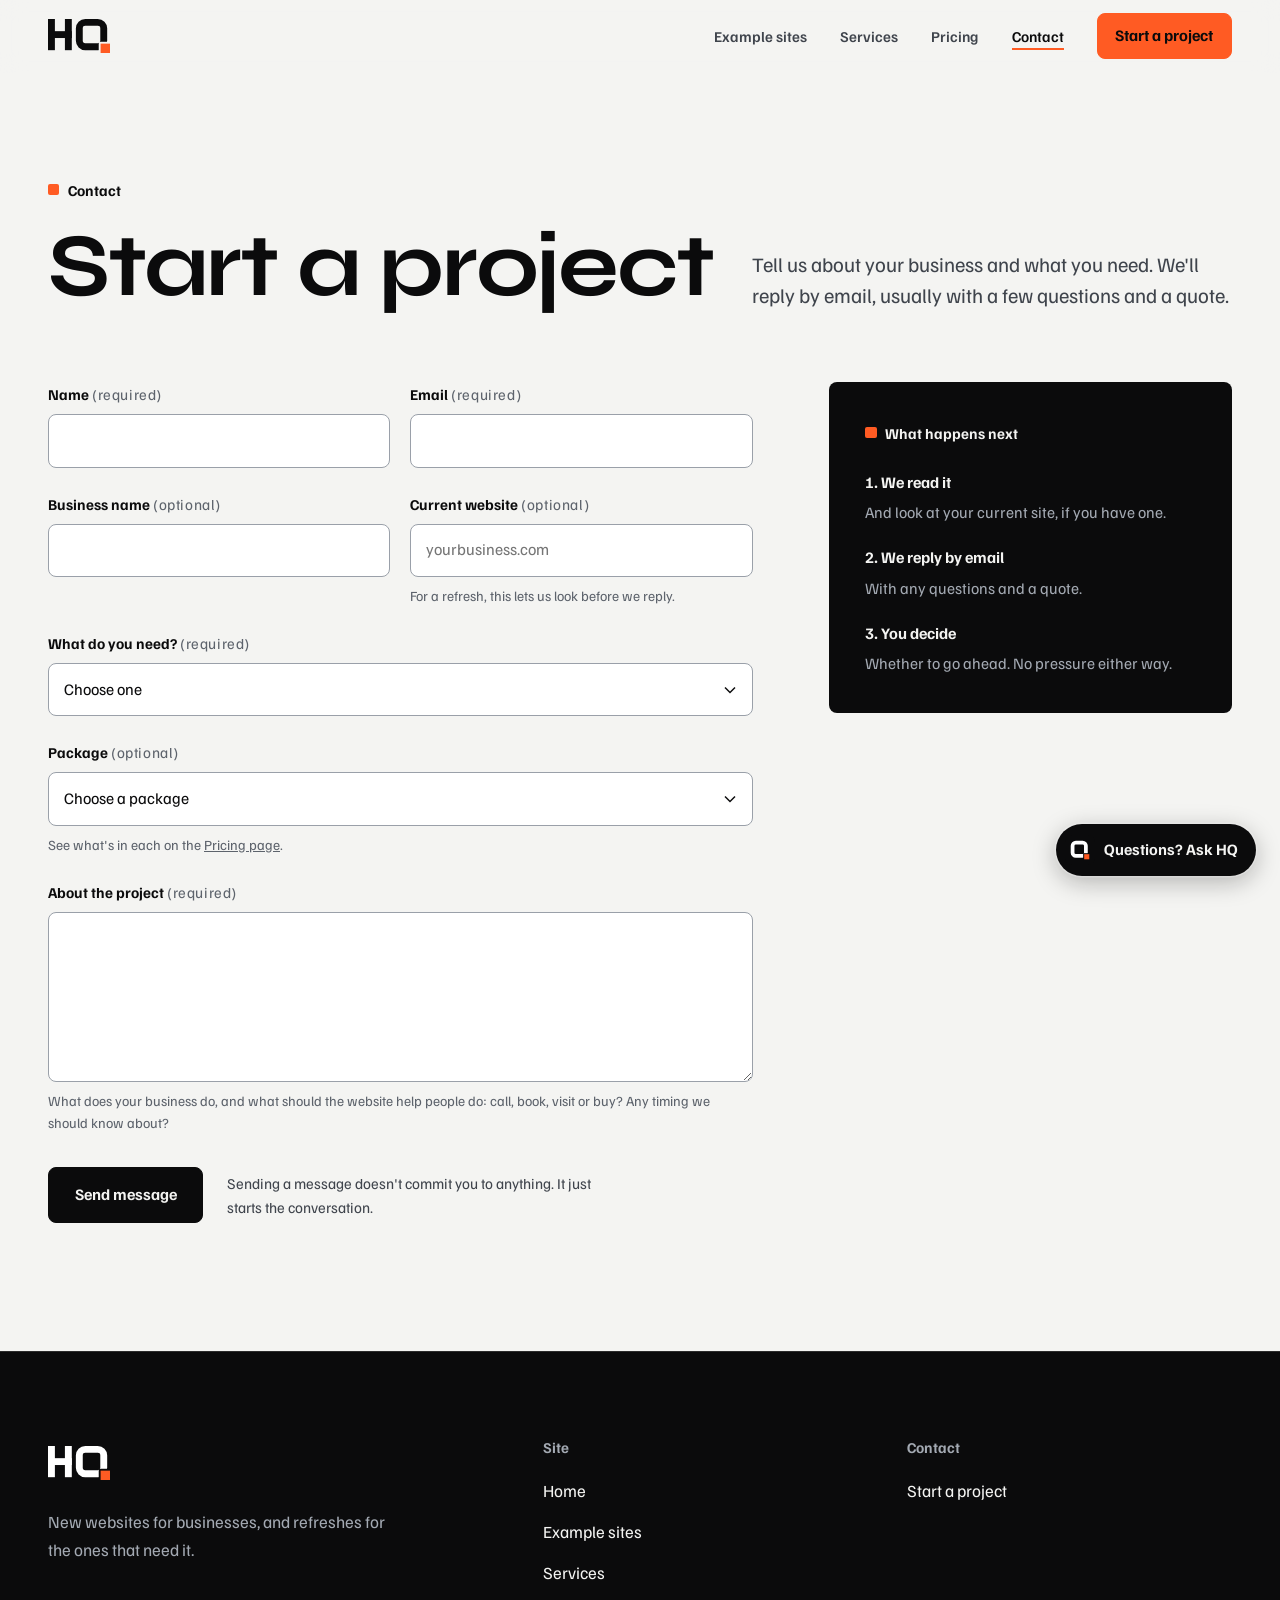
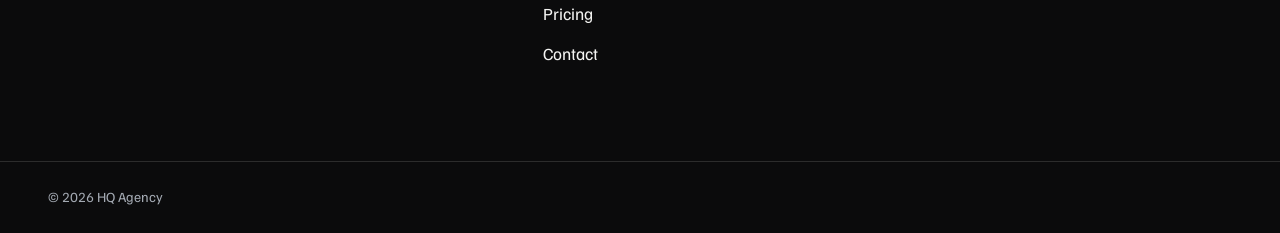
==== commit 45183943: "Switch the site to brand identity v2: HQ monogram, new icons, share image and palette Co-Authored-By" ====
--- a/contact.html
+++ b/contact.html
@@ -5,7 +5,7 @@
   <meta name="viewport" content="width=device-width, initial-scale=1" />
   <title>HQ Agency | Contact: start a project</title>
   <meta name="description" content="Tell HQ Agency about your business and the website you need. We reply by email with questions and a quote." />
-  <meta name="theme-color" content="#f1f2f4" />
+  <meta name="theme-color" content="#f4f4f2" />
   <link rel="icon" href="favicon.svg" type="image/svg+xml" />
   <link rel="icon" href="assets/brand/favicon-32.png" sizes="32x32" type="image/png" />
   <link rel="apple-touch-icon" href="assets/brand/apple-touch-icon.png" />
--- a/css/styles.css
+++ b/css/styles.css
@@ -8,19 +8,19 @@
 :root {
   /* HQ Agency tokens (see ../BRIEF.md → Direction). Contrast against the named background. */
   /* Color */
-  --ink: #101216;            /* near-black, cool */
+  --ink: #0b0b0c;            /* HQ Black (brand identity v2) */
   --ink-2: #1a1d22;
   --ink-3: #262a31;
-  --paper: #f1f2f4;          /* cool white (not Pyn's warm paper) */
-  --paper-2: #e4e6ea;
+  --paper: #f4f4f2;          /* Paper: neutral white (not Pyn's warm #f4f2ee) */
+  --paper-2: #e8e8e5;
   --gray-700: #3f444c;       /* body text on paper  (≈ 9.6:1) */
   --gray-500: #5d636c;       /* muted text on paper (≈ 5.6:1) */
-  --line: #cfd3d9;
-  --on-ink: #f1f2f4;
+  --line: #d6d6d2;
+  --on-ink: #f4f4f2;
   --on-ink-muted: #a3a9b2;   /* muted text on ink   (≈ 8:1) */
   --line-ink: rgba(var(--paper-rgb), 0.14);
-  --ink-rgb: 16, 18, 22;
-  --paper-rgb: 241, 242, 244;
+  --ink-rgb: 11, 11, 12;
+  --paper-rgb: 244, 244, 242;
   --surface: #ffffff;
   --accent: #ff5b23;         /* HQ orange: fills only, always with ink text (ink on orange ≈ 6.4:1) */
   --on-accent: var(--ink);
@@ -785,15 +785,11 @@
    HELP BOT (js/help-bot.js): chat bubble bottom-right, panel above it
    ========================================================================= */
 .hqbot { position: fixed; right: clamp(0.75rem, 2.5vw, 1.5rem); bottom: clamp(0.75rem, 2.5vw, 1.5rem); z-index: 60; display: flex; flex-direction: column-reverse; align-items: flex-end; gap: 0.75rem; }
-.hqbot__tile {
-  position: relative; display: grid; place-items: center; flex: none; width: 30px; height: 30px;
-  background: var(--on-ink); color: var(--ink); border-radius: 7px; font-family: var(--font-display); font-weight: 800; font-size: 0.8rem;
-}
-.hqbot__tile::after { content: ""; position: absolute; right: 0; top: 0; width: 9px; height: 9px; background: var(--accent); border-radius: 0 7px 0 2px; }
+.hqbot__tile { display: block; flex: none; width: 30px; height: 30px; border-radius: 7px; }
 .hqbot__launch {
   display: inline-flex; align-items: center; gap: 0.6rem; min-height: 52px; padding: 0.5rem 1.1rem 0.5rem 0.55rem;
   background: var(--ink); color: var(--on-ink); border: 0; border-radius: 999px; cursor: pointer;
-  font-weight: 700; font-size: 0.9875rem; box-shadow: 0 6px 24px rgba(var(--ink-rgb), 0.28);
+  font-weight: 700; font-size: 0.9875rem; box-shadow: 0 0 0 1.5px rgba(var(--paper-rgb), 0.35), 0 6px 24px rgba(var(--ink-rgb), 0.28);
 }
 .hqbot__launch:hover { background: var(--ink-3); }
 .hqbot.is-open .hqbot__launch-label::after { content: " ×"; }
@@ -834,7 +830,7 @@
 @media (max-width: 520px) {
   .hqbot__launch-label { position: absolute; width: 1px; height: 1px; overflow: hidden; clip: rect(0 0 0 0); white-space: nowrap; }
   .hqbot__launch { padding: 0.5rem; width: 56px; height: 56px; justify-content: center; }
-  .hqbot__launch .hqbot__tile { width: 36px; height: 36px; font-size: 0.95rem; }
+  .hqbot__launch .hqbot__tile { width: 36px; height: 36px; }
   .hqbot__panel { width: calc(100vw - 1.5rem); height: calc(100dvh - 6.5rem); }
 }
 @media (prefers-reduced-motion: reduce) { .hqbot__dots i { animation: none; opacity: 0.7; } }
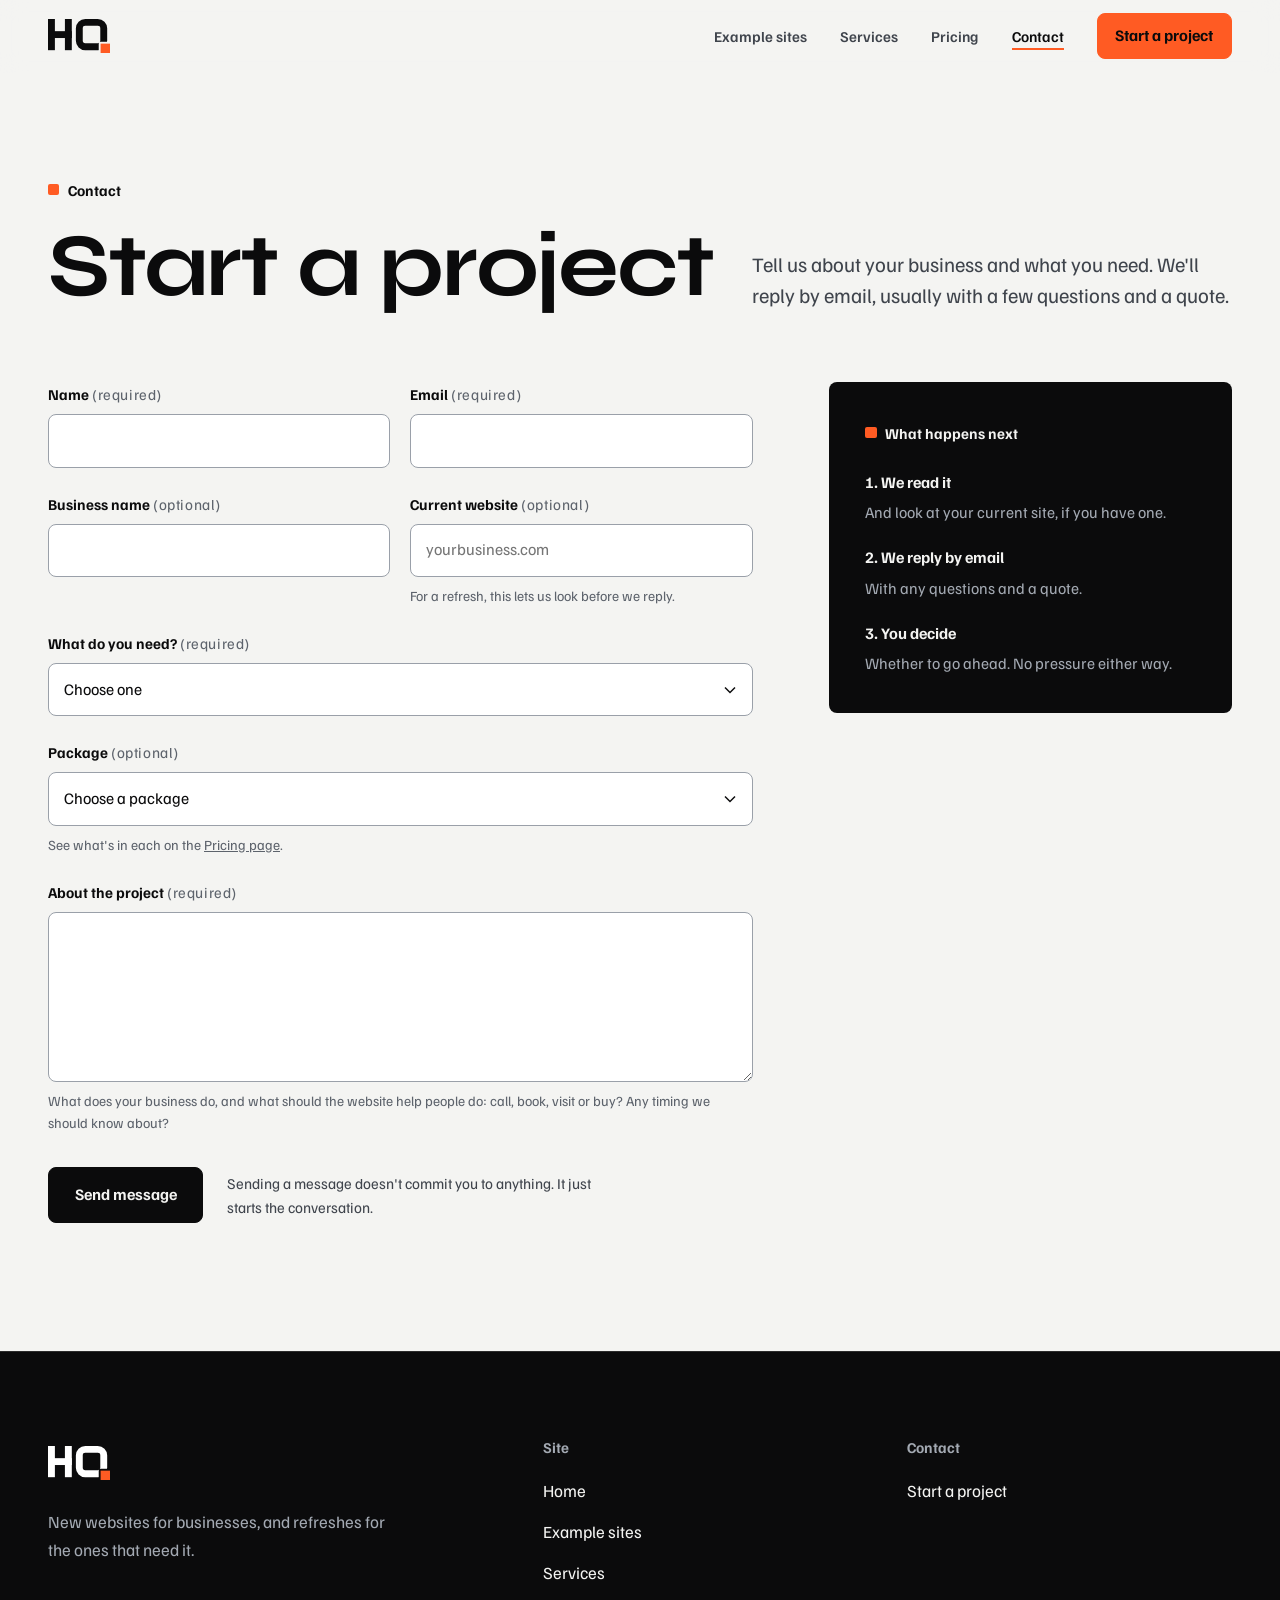
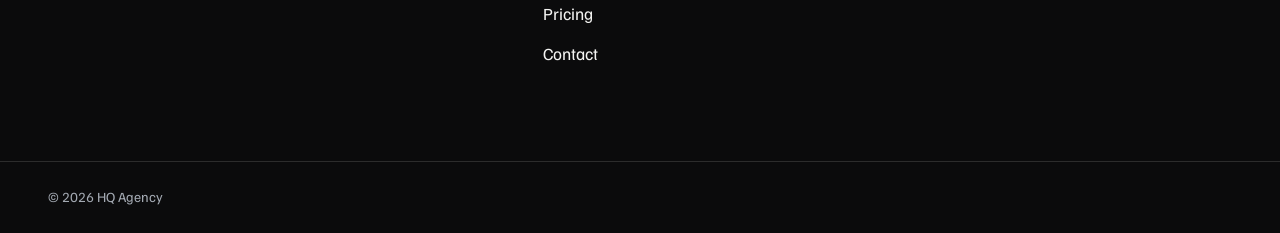
==== commit dd517924: "Use the help-bot template's chat window so HQ's bot is tracked Co-Authored-By: Claude Opus 5.5 <nore" ====
--- a/contact.html
+++ b/contact.html
@@ -6,9 +6,9 @@
   <title>HQ Agency | Contact: start a project</title>
   <meta name="description" content="Tell HQ Agency about your business and the website you need. We reply by email with questions and a quote." />
   <meta name="theme-color" content="#f4f4f2" />
-  <link rel="icon" href="favicon.svg" type="image/svg+xml" />
-  <link rel="icon" href="assets/brand/favicon-32.png" sizes="32x32" type="image/png" />
-  <link rel="apple-touch-icon" href="assets/brand/apple-touch-icon.png" />
+  <link rel="icon" href="favicon.svg?v=20261128" type="image/svg+xml" />
+  <link rel="icon" href="assets/brand/favicon-32.png?v=20261128" sizes="32x32" type="image/png" />
+  <link rel="apple-touch-icon" href="assets/brand/apple-touch-icon.png?v=20261128" />
   <meta property="og:site_name" content="HQ Agency" />
   <meta property="og:type" content="website" />
   <meta property="og:title" content="HQ Agency | Contact: start a project" />
@@ -22,12 +22,12 @@
   <link rel="preconnect" href="https://fonts.googleapis.com" />
   <link rel="preconnect" href="https://fonts.gstatic.com" crossorigin />
   <link rel="stylesheet" href="https://fonts.googleapis.com/css2?family=Familjen+Grotesk:wght@400;500;600;700&family=Syne:wght@600;700;800&display=swap" />
-  <link rel="stylesheet" href="css/styles.css" />
+  <link rel="stylesheet" href="css/styles.css?v=20261128" />
   <script>document.documentElement.classList.add("js");</script>
-  <script src="js/config.js" defer></script>
-  <script src="js/components.js" defer></script>
-  <script src="js/main.js" defer></script>
-  <script src="js/help-bot.js" defer></script>
+  <script src="js/config.js?v=20261128" defer></script>
+  <script src="js/components.js?v=20261128" defer></script>
+  <script src="js/main.js?v=20261128" defer></script>
+  <script src="https://hq-help-bot.hq-help-bot.workers.dev/widget.js" defer></script>
 </head>
 <body>
   <site-header current="contact"></site-header>
--- a/css/styles.css
+++ b/css/styles.css
@@ -782,60 +782,6 @@
 @media (max-width: 900px) { .work-card__caption { flex-direction: column; gap: 0.15rem; } .work-card__meta { text-align: left; } }
 
 /* =========================================================================
-   HELP BOT (js/help-bot.js): chat bubble bottom-right, panel above it
-   ========================================================================= */
-.hqbot { position: fixed; right: clamp(0.75rem, 2.5vw, 1.5rem); bottom: clamp(0.75rem, 2.5vw, 1.5rem); z-index: 60; display: flex; flex-direction: column-reverse; align-items: flex-end; gap: 0.75rem; }
-.hqbot__tile { display: block; flex: none; width: 30px; height: 30px; border-radius: 7px; }
-.hqbot__launch {
-  display: inline-flex; align-items: center; gap: 0.6rem; min-height: 52px; padding: 0.5rem 1.1rem 0.5rem 0.55rem;
-  background: var(--ink); color: var(--on-ink); border: 0; border-radius: 999px; cursor: pointer;
-  font-weight: 700; font-size: 0.9875rem; box-shadow: 0 0 0 1.5px rgba(var(--paper-rgb), 0.35), 0 6px 24px rgba(var(--ink-rgb), 0.28);
-}
-.hqbot__launch:hover { background: var(--ink-3); }
-.hqbot.is-open .hqbot__launch-label::after { content: " ×"; }
-.hqbot__panel {
-  width: min(380px, calc(100vw - 1.5rem)); height: min(560px, calc(100dvh - 7rem));
-  display: flex; flex-direction: column; overflow: hidden;
-  background: var(--surface); color: var(--ink); border: 1px solid var(--line); border-radius: 14px;
-  box-shadow: 0 18px 50px rgba(var(--ink-rgb), 0.25);
-}
-.hqbot__panel[hidden] { display: none; }
-.hqbot__head { display: flex; align-items: center; gap: 0.75rem; padding: 0.85rem 0.85rem 0.85rem 1rem; background: var(--ink); color: var(--on-ink); }
-.hqbot__title { font-family: var(--font-display); font-size: 1.05rem; font-weight: 700; line-height: 1.2; }
-.hqbot__sub { font-size: 0.8125rem; color: var(--on-ink-muted); }
-.hqbot__close { margin-left: auto; width: 44px; height: 44px; border: 0; border-radius: 8px; background: transparent; color: var(--on-ink); font-size: 1.6rem; line-height: 1; cursor: pointer; }
-.hqbot__close:hover { background: var(--ink-3); }
-.hqbot__log { flex: 1; overflow-y: auto; padding: 1rem; display: flex; flex-direction: column; gap: 0.6rem; background: var(--paper); overscroll-behavior: contain; }
-.hqbot__msg { max-width: 88%; padding: 0.65rem 0.85rem; border-radius: 12px; font-size: 0.9625rem; line-height: 1.5; overflow-wrap: anywhere; }
-.hqbot__msg--bot { align-self: flex-start; background: var(--surface); border: 1px solid var(--line); border-bottom-left-radius: 4px; }
-.hqbot__msg--user { align-self: flex-end; background: var(--ink); color: var(--on-ink); border-bottom-right-radius: 4px; }
-.hqbot__msg a { font-weight: 700; text-decoration: underline; text-decoration-color: var(--accent); text-decoration-thickness: 2px; text-underline-offset: 3px; }
-.hqbot__msg.is-error { border-color: var(--error); }
-.hqbot__dots { display: inline-flex; gap: 4px; padding: 0.2rem 0; }
-.hqbot__dots i { width: 7px; height: 7px; border-radius: 50%; background: var(--gray-500); animation: hqbot-dot 1s infinite ease-in-out; }
-.hqbot__dots i:nth-child(2) { animation-delay: 0.15s; }
-.hqbot__dots i:nth-child(3) { animation-delay: 0.3s; }
-@keyframes hqbot-dot { 0%, 80%, 100% { opacity: 0.3; } 40% { opacity: 1; } }
-.hqbot__chips { display: flex; flex-wrap: wrap; gap: 0.4rem; padding: 0 1rem 0.75rem; background: var(--paper); }
-.hqbot__chips[hidden] { display: none; }
-.hqbot__chip { min-height: 40px; padding: 0.35rem 0.75rem; border: 1px solid #9aa0a9; border-radius: 8px; background: var(--surface); font-size: 0.875rem; font-weight: 600; cursor: pointer; text-align: left; }
-.hqbot__chip:hover { border-color: var(--ink); }
-.hqbot__form { display: flex; align-items: flex-end; gap: 0.5rem; padding: 0.75rem; border-top: 1px solid var(--line); }
-.hqbot__input { flex: 1; min-height: 44px; max-height: 120px; padding: 0.65rem 0.75rem; border: 1px solid #9aa0a9; border-radius: 8px; resize: none; font-size: 1rem; line-height: 1.4; background: var(--surface); }
-.hqbot__input:focus { outline: none; border-color: var(--ink); box-shadow: 0 0 0 2px var(--accent); }
-.hqbot__send { width: 44px; height: 44px; flex: none; border: 0; border-radius: 8px; background: var(--accent); color: var(--ink); font-size: 1.2rem; font-weight: 700; cursor: pointer; }
-.hqbot__send[disabled] { opacity: 0.5; cursor: progress; }
-.hqbot__foot { padding: 0 0.85rem 0.75rem; font-size: 0.8125rem; color: var(--gray-500); }
-.hqbot__foot a { color: var(--ink); font-weight: 600; }
-@media (max-width: 520px) {
-  .hqbot__launch-label { position: absolute; width: 1px; height: 1px; overflow: hidden; clip: rect(0 0 0 0); white-space: nowrap; }
-  .hqbot__launch { padding: 0.5rem; width: 56px; height: 56px; justify-content: center; }
-  .hqbot__launch .hqbot__tile { width: 36px; height: 36px; }
-  .hqbot__panel { width: calc(100vw - 1.5rem); height: calc(100dvh - 6.5rem); }
-}
-@media (prefers-reduced-motion: reduce) { .hqbot__dots i { animation: none; opacity: 0.7; } }
-
-/* =========================================================================
    PRICING (pricing.html) — pattern 17: tier cards, compare table, add-on band
    ========================================================================= */
 .tiers { display: grid; grid-template-columns: repeat(3, minmax(0, 1fr)); gap: clamp(1rem, 2.5vw, 1.75rem); align-items: stretch; }
